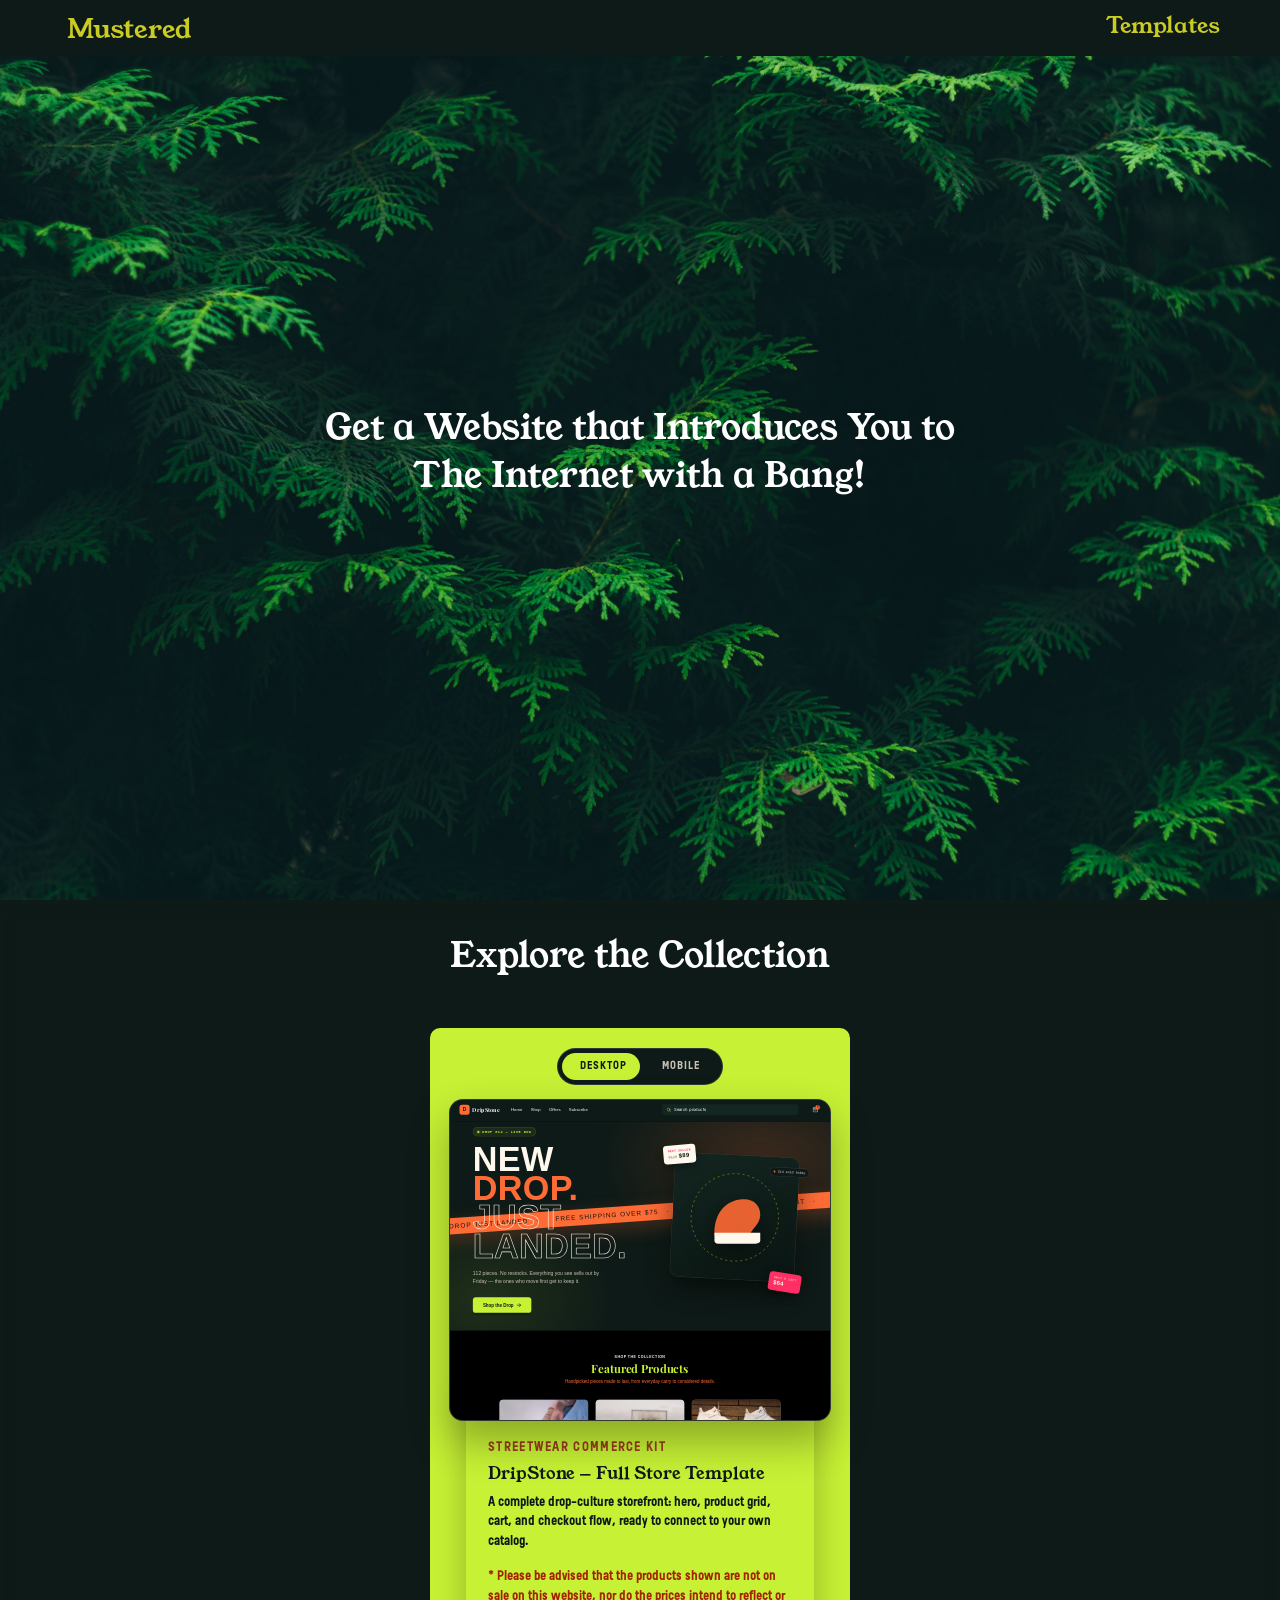
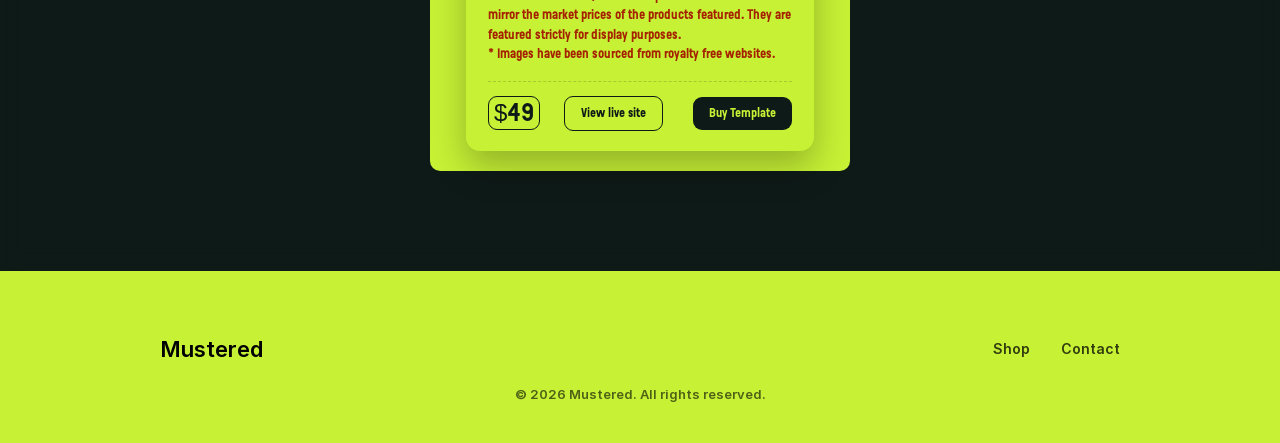
==== index.html @ c293a883 "Mustered" ====
<!DOCTYPE html>
<html lang="en">
<head>
    <meta charset="UTF-8">
    <meta name="viewport" content="width=device-width, initial-scale=1.0">
    <title>Mustered</title>
    <link rel="stylesheet" href="mustered.css">
    <script src="https://cdnjs.cloudflare.com/ajax/libs/gsap/3.12.5/gsap.min.js"></script>
</head>
<body>

<section class="nav-section">
    <div class="logo">
        <a href="#herosection">Mustered</a>
    </div>
    <div class="links">
        <a href="#Collection">Templates</a>
    </div>
</section>

<section class="hero" id="herosection">
    <div class="hero-text">
        <p>
            Get a Website that Introduces You to The Internet with a Bang!
        </p>
    </div>
</section>

<section class="templates" id="Collection">
    <h1 class="template-text">Explore the Collection</h1>
    <div class="template-grid">

        <div class="template-card">

            <div class="viewport-toggle" id="tcToggle" data-view="desktop">
                <div class="pill"></div>
                <button class="active" data-set="desktop">Desktop</button>
                <button data-set="mobile">Mobile</button>
            </div>
            
            <div class="product" id="tcProduct" data-view="desktop">
                <div class="preview-frame" id="tcFrame">
                <!--
                    Local preview path below (works because this file sits next to
                    your copied html/css/javascript folders). On Vercel, change this
                    to your root-relative path, e.g.:
                    src="/templates/dripstone/html/index.html"
                -->
                <iframe id="tcIframe" src="./templates/dripstone/dripstone.html" title="DripStone preview" tabindex="-1"></iframe>
                </div>
            </div>
            
            <div class="desc">
                <p class="desc-eyebrow">Streetwear Commerce Kit</p>
                <h2 class="desc-title">DripStone — Full Store Template</h2>
                <p class="desc-copy">A complete drop-culture storefront: hero, product grid, cart, and checkout flow, ready to connect to your own catalog.</p>
                <p class="desc-warning"> * Please be advised that the products shown are not on sale on this website, nor do the prices intend to reflect or mirror the market prices of the products featured. They are featured strictly for display purposes. <br> * Images have been sourced from royalty free websites.</p>
                <div class="desc-footer">
                <span class="price">$49</span>
                <button class="get-btn" onclick="window.open('./templates/dripstone/dripstone.html','_blank')">View live site</button>
                <a href="https://payhip.com/b/y53rk" class="buy-btn" target="_blank" rel="noopener noreferrer">Buy Template</a>
                </div>
            </div>
        </div>
    </div>
</section>

<section class="footer">
  <div class="footer-top">
    <div class="footer-logo">
      <h1>Mustered</h1>
    </div>
    <nav class="footer-nav">
      <a href="#Collection">Shop</a>
      <a href="mailto:hello@mustered.co">Contact</a>
    </nav>
  </div>
  <div class="footer-inner">
    <p>&copy; 2026 Mustered. All rights reserved.</p>
  </div>
</section>


<script>
(function(){
    const product = document.getElementById('tcProduct');
    const frame   = document.getElementById('tcFrame');
    const iframe  = document.getElementById('tcIframe');
    const toggle  = document.getElementById('tcToggle');
    const REAL_WIDTH   = { desktop: 1280, mobile: 390 };
    // fallback heights ONLY used if same-origin measurement fails
    // (e.g. DripStone hosted on a separate Vercel domain) — tune by eye

    const FIXED_HEIGHT = { mobile: 3100, desktop: 1200 }; // pick a sane desktop fallback

    function applySize(measuredHeight){
        const view = product.dataset.view;
        const w = REAL_WIDTH[view];
        const h = measuredHeight || FIXED_HEIGHT[view] || 800; // hard floor, never undefined
        iframe.style.width  = w + 'px';
        iframe.style.height = h + 'px';
        frame.style.width   = w + 'px';
        frame.style.height  = h + 'px';
        const scale = product.clientWidth / w;
        frame.style.transform = 'scale(' + scale + ')';
    }

    // On browser resize, re-measure instead of reusing the old height
    window.addEventListener('resize', measureAndApply);

    function measureAndApply(){
        const view = product.dataset.view;
        const w = REAL_WIDTH[view];
        iframe.style.width = w + 'px';
        frame.style.width  = w + 'px';

        requestAnimationFrame(() => {
            try{
            const doc = iframe.contentWindow.document;

            const finalize = () => {
                const h = doc.documentElement.scrollHeight;
                applySize(h);
            };

            if(doc.fonts && doc.fonts.ready){
                doc.fonts.ready.then(finalize);
            } else {
                finalize();
            }

            // safety net: catches any late-loading images (hero art, etc.)
            // that finish after the fonts do
            setTimeout(finalize, 400);
            }catch(err){
            applySize(null);
            }
        });
    }

    iframe.addEventListener('load', measureAndApply);
    window.addEventListener('resize', () => applySize(
    parseInt(frame.style.height, 10) || null
    ));

    toggle.querySelectorAll('button').forEach(btn => {
    btn.addEventListener('click', () => {
    const view = btn.dataset.set;
    toggle.dataset.view = view;
    product.dataset.view = view;
    toggle.querySelectorAll('button').forEach(b => b.classList.toggle('active', b === btn));
    product.scrollTop = 0;
    // width change reflows the real page inside the iframe at the new
    // breakpoint — re-measure its new height for that layout
    measureAndApply();
        });
    });

    measureAndApply();
    })();
</script>
     
</body>
</html>
---- mustered.css ----
*{
    margin: 0;
}
body{
    background-color: rgb(14, 26, 23);
    color: white;
    font-family: "YoungSerif-Bold", sans-serif;
}
html{
    scroll-behavior: smooth;
}
@font-face {
  font-family: "YoungSerif-Bold";
  src: url("Fonts/YoungSerif-Bold.otf") format("opentype");
  font-weight: 400;
  font-style: normal;
  font-display: swap;
}
@font-face {
  font-family: "Reglo-Bold";
  src: url("Fonts/Reglo-Bold.otf") format("opentype");
  font-weight: 400;
  font-style: normal;
  font-display: swap;
}
@font-face {
  font-family: "Inter-SemiBold";
  src: url("Fonts/Inter-SemiBold.woff2") format("woff2");
  font-weight: 600;
  font-style: normal;
  font-display: swap;
}
.nav-section{
    display: flex;
    position: fixed;
    box-sizing: border-box;
    top: 0;
    left: 0;
    width: 100%;
    z-index: 1000;
    justify-content: space-between;
    padding: 10px 60px;
    font-family: "YoungSerif-Bold", sans-serif;
    font-size: 25px;
    background: #0E1A17;
}
a{
    text-decoration: none;
    color: rgb(201, 204, 34);
    margin-left: 7px;
}
.logo{
    font-size: 30px;
    color: rgb(201, 204, 34);
}
.hero {
    position: relative;
    height: 100vh;
    overflow: hidden;
    display: flex;
    align-items: center;
    justify-content: center;

    background-image: url('pexels-oleksandr-tiupa-53788-192136.jpg');
    background-size: cover;
    background-position: center;
    background-repeat: no-repeat;
}
.hero-text{
    font-family: "YoungSerif-Bold", sans-serif;
    width: 50%;
    font-size: 40px;
    position: relative;
    z-index: 1;
    text-align: center;
    color: white;
}
.templates {
    position: relative;
    min-height: 100vh;
    padding-bottom: 50px;
    overflow: hidden;
    display: flex;
    flex-direction: column;  
    align-items: center;
    backdrop-filter: blur(10px);
     -webkit-backdrop-filter: blur(10px); 
    scroll-margin: 40px;
}
.template-text{
    font-family: "YoungSerif-Bold", sans-serif;
    width: 50%;
    font-size: 40px;
    position: relative;
    z-index: 1;
    text-align: center;
    top: 30px;
    color: white;
}
.template-grid {
    display: flex;
    width: 90%;
    height: fit-content;
    margin-top: 60px;
    align-items: center;
    justify-content: center;
    padding: 20px;
    padding-bottom: 50px;
}
.template-card{
    width: fit-content;
    height: fit-content;
    border-radius: 10px;
    align-items: center;
    justify-content: center;
    padding: 20px;
}
.desc{
    width: 180px;
    height: 100px;
    background-color: rgb(201, 204, 34);
    padding-top: 40px;
    align-self: center;
    margin: 0 auto; 
    border-radius: 20px;
    padding-top: 40px;
    margin: -40px auto 0;  /* pulls it up under .product, still auto-centered */
    position: relative;
    z-index: 1; 
}




/* ---- scoped tokens (safe to rename/remove if Mustered already
        defines .template-card/.product/.desc elsewhere) ---- */
.template-card{
--tc-bg: #0E1A17;
--tc-line:rgba(255,248,237,0.14);
--tc-lime:#C6F135;
--tc-cream:#FFF8ED;
--tc-cream-dim:#C9C2B3;
--warning-red:#a52100;
width:100%;
max-width:380px;
background-color: var(--tc-lime);
display:flex;
flex-direction:column;
align-items:center;
font-family:'Inter',sans-serif;
}

/* ---- toggle (sits above .product) ---- */
.viewport-toggle{
position:relative;
display:inline-flex;
background:var(--tc-bg);
border:1px solid var(--tc-line);
border-radius:999px;
padding:4px;
margin-bottom:14px;
}
.viewport-toggle .pill{
position:absolute;
top:4px; bottom:4px; left:4px;
width:calc(50% - 4px);
background:var(--tc-lime);
border-radius:999px;
transition:transform 300ms cubic-bezier(.65,0,.35,1);
}
.viewport-toggle[data-view="mobile"] .pill{ transform:translateX(100%); }
.viewport-toggle button{
position:relative;
z-index:1;
border:none;
background:transparent;
font-family:'Reglo-Bold',monospace;
font-size:11px;
letter-spacing:0.08em;
text-transform:uppercase;
padding:8px 18px;
border-radius:999px;
cursor:pointer;
color:var(--tc-cream-dim);
transition:color 300ms ease;
}
.viewport-toggle button.active{ color:var(--tc-bg); font-weight:700; }

/* ---- .product: fixed viewport, scrollable, non-interactive ---- */
.product{
position:relative;
width:100%;
height:320px;
overflow-x:hidden;
overflow-y:auto;
border-radius:14px;
background:var(--tc-bg);
border:1px solid var(--tc-line);
box-shadow:0 20px 40px rgba(0,0,0,0.3);
-webkit-overflow-scrolling:touch;
z-index: 2;
}

.preview-frame{
transform-origin:top left;
pointer-events:none;      /* disables all interaction — visual only */
}
.preview-frame iframe{
display:block;
border:none;
background:var(--tc-bg);
}

/* ---- .desc ---- */
.desc{
width:80%;
height: fit-content;
background:var(--tc-lime);
border-radius:14px;
padding:22px 22px 20px;
margin-top:14px;
box-shadow:0 16px 34px rgba(0,0,0,0.25);
padding-top: 60px;
margin: -40px auto 0;
z-index: 1;
}
.desc-eyebrow{
font-family:'Reglo-Bold',monospace;
font-size:13px;
letter-spacing:0.1em;
text-transform:uppercase;
color:#993C1D;
margin:0 0 8px;
}
.desc-title{
font-family: "YoungSerif-Bold", sans-serif;
font-weight:700;
font-size:19px;
color:var(--tc-bg);
margin:0 0 8px;
line-height:1.2;
}
.desc-copy{
font-size:13px;
line-height:1.5;
color:var(--tc-bg);
margin:0 0 16px;
font-family: "Reglo-Bold", sans-serif;
}
.desc-warning{
font-size:13px;
line-height:1.5;
color:var(--warning-red);
margin:0 0 16px;
font-family: "Reglo-Bold", sans-serif;
}
.desc-footer{
display:flex; 
align-items:center;
justify-content:space-between;
gap:12px;
padding-top:14px;
border-top:1px dashed rgba(14,26,23,0.18);
}
.price{ 
font-family:'Reglo-Bold',sans-serif; 
font-size:24px; 
color:var(--tc-bg); 
border: 1px solid var(--tc-bg);
padding:2px 5px;
border-radius:9px;
}
.get-btn{
font-family:'Reglo-Bold',sans-serif;
font-weight:700;
font-size:12.5px;
background:var(--tc-lime);
color:var(--tc-bg);
border: 1px solid var(--tc-bg);
padding:10px 16px;
border-radius:9px;
cursor:pointer;
}
.buy-btn{
font-family:'Reglo-Bold',sans-serif;
font-weight:700;
font-size:12.5px;
background:var(--tc-bg);
color:var(--tc-lime);
border:none;
padding:10px 16px;
border-radius:9px;
cursor:pointer;
}
@media (prefers-reduced-motion: reduce){
.viewport-toggle .pill{ transition:none; }
}



.footer {
  font-family: "Inter-SemiBold";
  background-color: #C6F135;
  position: relative;
  min-height: 100px;
  overflow: hidden;
  display: flex;
  flex-direction: column;
  align-items: center;
  justify-content: center;
  padding: 48px 24px 24px;
  gap: 24px;
}
.footer-top {
  width: 100%;
  max-width: 960px;
  display: flex;
  flex-direction: row;
  align-items: center;
  justify-content: space-between;
  flex-wrap: wrap;
  gap: 16px;
}
.footer-logo h1 {
  font-size: 22px;
  margin: 0;
  color: black;
}
.footer-nav {
  display: flex;
  gap: 24px;
}
.footer-nav a {
  color: black;
  text-decoration: none;
  font-size: 14px;
  opacity: 0.75;
  transition: opacity 0.15s ease;
}
.footer-nav a:hover {
  opacity: 1;
}
.footer-inner {
  color: black;
  font-size: 13px;
  opacity: 0.6;
}
@media (max-width: 480px) {
  .footer-top {
    flex-direction: column;
    text-align: center;
  }
}

/* =====================================================
   RESPONSIVE
   ===================================================== */
@media (max-width: 900px) {
  .hero-main { grid-template-columns: 1fr; padding-top: 40px; }
  .stage { height: 380px; order: -1; }
  .product-plate { width: 300px; height: 300px; }
  .nav-links { display: none; }

}
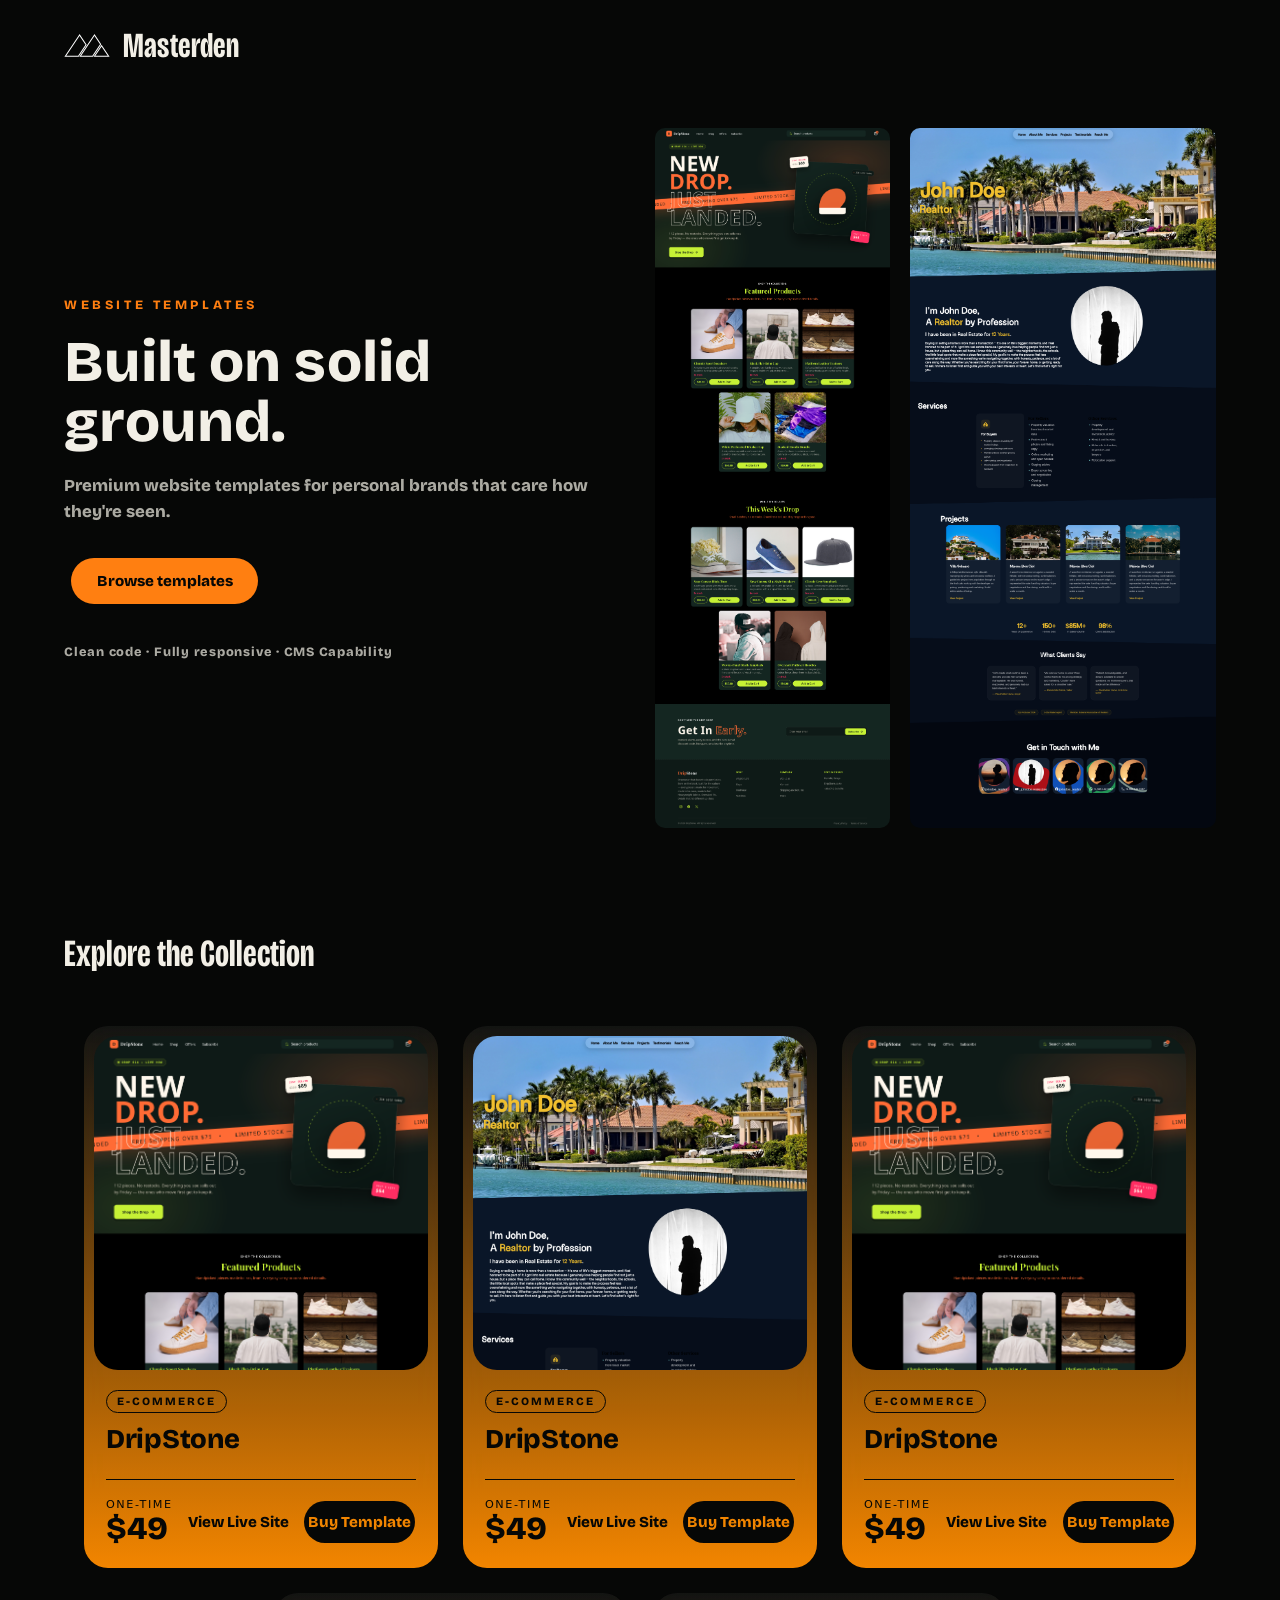
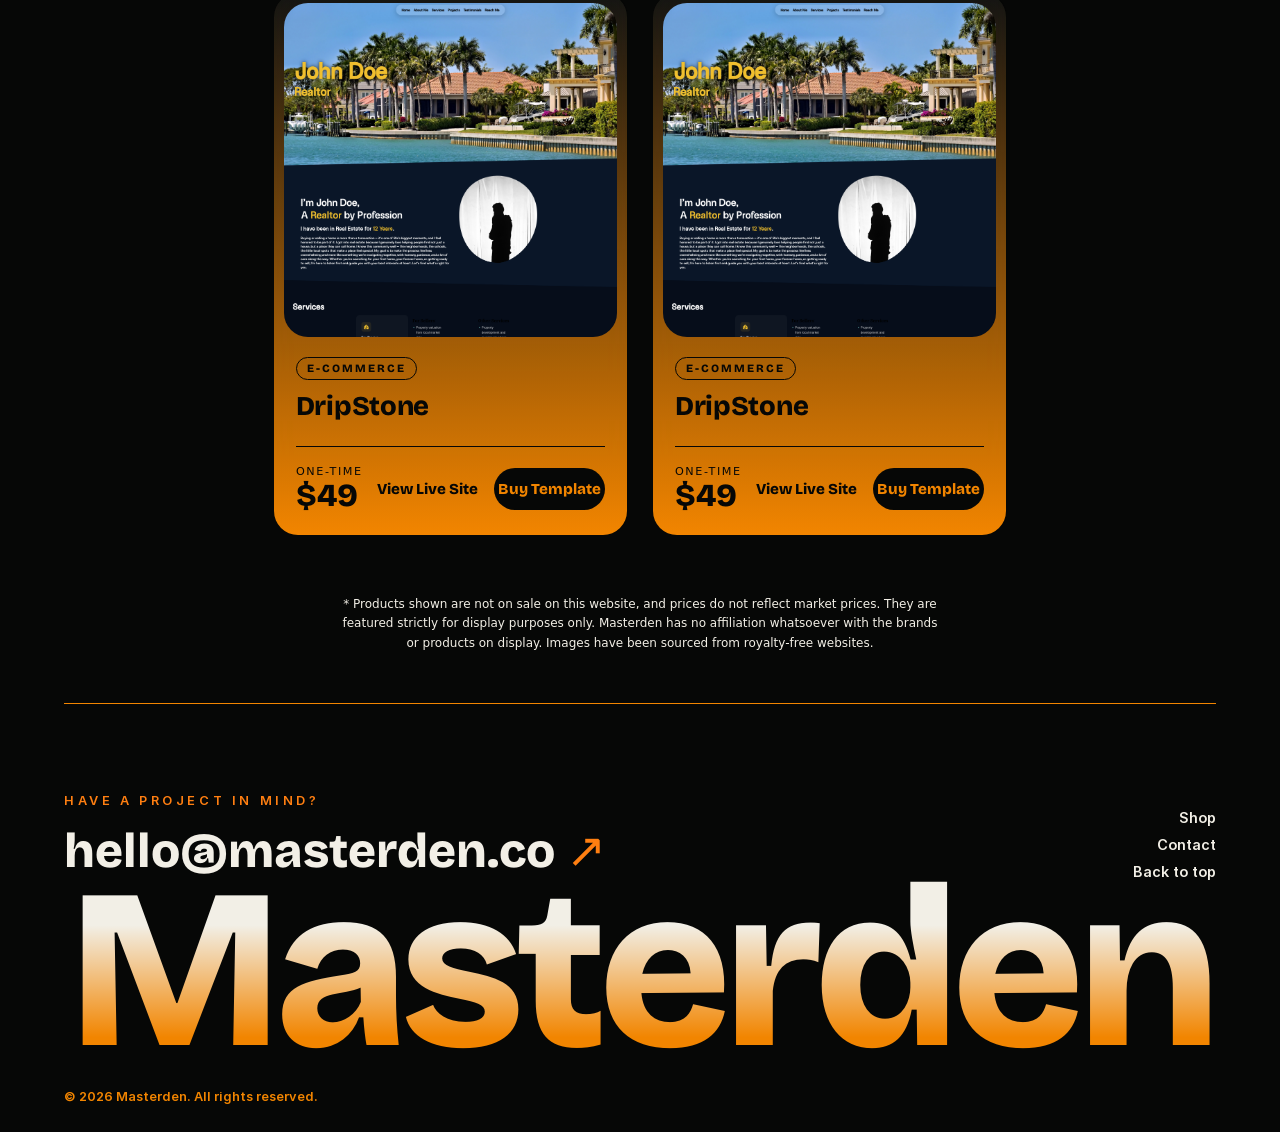
==== commit 3c64e91a: "Masterden" ====
--- a/index.html
+++ b/index.html
@@ -3,82 +3,163 @@
 <head>
     <meta charset="UTF-8">
     <meta name="viewport" content="width=device-width, initial-scale=1.0">
-    <title>Mustered</title>
+    <title>Masterden</title>
     <link rel="stylesheet" href="mustered.css">
     <script src="https://cdnjs.cloudflare.com/ajax/libs/gsap/3.12.5/gsap.min.js"></script>
 </head>
 <body>
 
-<section class="nav-section">
-    <div class="logo">
-        <a href="#herosection">Mustered</a>
-    </div>
-    <div class="links">
-        <a href="#Collection">Templates</a>
-    </div>
-</section>
 
 <section class="hero" id="herosection">
-    <div class="hero-text">
-        <p>
-            Get a Website that Introduces You to The Internet with a Bang!
-        </p>
+    <p> <img src="./assets/Masterdom-logo.svg" alt=""> Masterden</p>
+
+    <div class="hero-content">
+        <div class="hero-text">
+            <p class="eyebrow">Website templates</p>
+            <h1>Built on solid ground.</h1>
+            <p class="subhead">Premium website templates for personal brands that care how they're seen.</p>
+
+            <div class="hero-actions">
+            <a href="#Collection" class="btn-primary">Browse templates</a>
+            </div>
+
+            <p class="trust">Clean code · Fully responsive · CMS Capability</p>
+        </div>
+
+        <div class="hero-image">
+            <img src="./assets/website-images/canva.png" alt="Preview of a Masterdom website template">
+            <img src="./assets/website-images/Screenshot 2026-09-25 at 13-51-27 Document.png" alt="Preview of a Masterdom website template">
+        </div>
     </div>
 </section>
 
 <section class="templates" id="Collection">
     <h1 class="template-text">Explore the Collection</h1>
+
     <div class="template-grid">
-
-        <div class="template-card">
-
-            <div class="viewport-toggle" id="tcToggle" data-view="desktop">
-                <div class="pill"></div>
-                <button class="active" data-set="desktop">Desktop</button>
-                <button data-set="mobile">Mobile</button>
-            </div>
-            
-            <div class="product" id="tcProduct" data-view="desktop">
-                <div class="preview-frame" id="tcFrame">
-                <!--
-                    Local preview path below (works because this file sits next to
-                    your copied html/css/javascript folders). On Vercel, change this
-                    to your root-relative path, e.g.:
-                    src="/templates/dripstone/html/index.html"
-                -->
-                <iframe id="tcIframe" src="./templates/dripstone/dripstone.html" title="DripStone preview" tabindex="-1"></iframe>
-                </div>
-            </div>
-            
-            <div class="desc">
-                <p class="desc-eyebrow">Streetwear Commerce Kit</p>
-                <h2 class="desc-title">DripStone — Full Store Template</h2>
-                <p class="desc-copy">A complete drop-culture storefront: hero, product grid, cart, and checkout flow, ready to connect to your own catalog.</p>
-                <p class="desc-warning"> * Please be advised that the products shown are not on sale on this website, nor do the prices intend to reflect or mirror the market prices of the products featured. They are featured strictly for display purposes. <br> * Images have been sourced from royalty free websites.</p>
-                <div class="desc-footer">
-                <span class="price">$49</span>
-                <button class="get-btn" onclick="window.open('./templates/dripstone/dripstone.html','_blank')">View live site</button>
-                <a href="https://payhip.com/b/y53rk" class="buy-btn" target="_blank" rel="noopener noreferrer">Buy Template</a>
-                </div>
-            </div>
-        </div>
+        <article class="template-card">
+            <div class="img-container">
+                <img class="product-img" src="./assets/website-images/canva.png" alt="DripStone template preview">
+            </div>
+            <div class="desc">
+                <span class="tag">E-commerce</span>
+                <h3 class="card-title">DripStone</h3>
+
+                <div class="price-and-CTA">
+                    <div class="price">
+                        <span class="price-label">One-time</span>
+                        <p>$49</p>
+                    </div>
+                    <a href="https://your-demo-link.com" target="_blank" rel="noopener" class="live-btn">View Live Site</a>
+                    <a href="" class="CTA-button">Buy Template</a>
+                </div>
+                
+            </div>
+        </article>
+
+       <article class="template-card">
+            <div class="img-container">
+                <img class="product-img" src="./assets/website-images/Screenshot 2026-09-25 at 13-51-27 Document.png" alt="DripStone template preview">
+            </div>
+            <div class="desc">
+                <span class="tag">E-commerce</span>
+                <h3 class="card-title">DripStone</h3>
+
+                <div class="price-and-CTA">
+                    <div class="price">
+                        <span class="price-label">One-time</span>
+                        <p>$49</p>
+                    </div>
+                    <a href="https://your-demo-link.com" target="_blank" rel="noopener" class="live-btn">View Live Site</a>
+                    <a href="" class="CTA-button">Buy Template</a>
+                </div>
+                
+            </div>
+        </article>
+        
+        <article class="template-card">
+            <div class="img-container">
+                <img class="product-img" src="./assets/website-images/canva.png" alt="DripStone template preview">
+            </div>
+            <div class="desc">
+                <span class="tag">E-commerce</span>
+                <h3 class="card-title">DripStone</h3>
+
+                <div class="price-and-CTA">
+                    <div class="price">
+                        <span class="price-label">One-time</span>
+                        <p>$49</p>
+                    </div>
+                    <a href="https://your-demo-link.com" target="_blank" rel="noopener" class="live-btn">View Live Site</a>
+                    <a href="" class="CTA-button">Buy Template</a>
+                </div>
+                
+            </div>
+        </article>
+
+        <article class="template-card">
+            <div class="img-container">
+                <img class="product-img" src="./assets/website-images/Screenshot 2026-09-25 at 13-51-27 Document.png" alt="DripStone template preview">
+            </div>
+            <div class="desc">
+                <span class="tag">E-commerce</span>
+                <h3 class="card-title">DripStone</h3>
+
+                <div class="price-and-CTA">
+                    <div class="price">
+                        <span class="price-label">One-time</span>
+                        <p>$49</p>
+                    </div>
+                    <a href="https://your-demo-link.com" target="_blank" rel="noopener" class="live-btn">View Live Site</a>
+                    <a href="" class="CTA-button">Buy Template</a>
+                </div>
+                
+            </div>
+        </article>
+
+        <article class="template-card">
+            <div class="img-container">
+                <img class="product-img" src="./assets/website-images/Screenshot 2026-09-25 at 13-51-27 Document.png" alt="DripStone template preview">
+            </div>
+            <div class="desc">
+                <span class="tag">E-commerce</span>
+                <h3 class="card-title">DripStone</h3>
+
+                <div class="price-and-CTA">
+                    <div class="price">
+                        <span class="price-label">One-time</span>
+                        <p>$49</p>
+                    </div>
+                    <a href="https://your-demo-link.com" target="_blank" rel="noopener" class="live-btn">View Live Site</a>
+                    <a href="" class="CTA-button">Buy Template</a>
+                </div>
+                
+            </div>
+        </article>
+    </div>
+
+    <div class="disclaimer">
+        <p>* Products shown are not on sale on this website, and prices do not reflect market prices. They are featured strictly for display purposes only. Masterden has no affiliation whatsoever with the brands or products on display. Images have been sourced from royalty-free websites.</p>
     </div>
 </section>
 
-<section class="footer">
+<footer class="footer">
   <div class="footer-top">
-    <div class="footer-logo">
-      <h1>Mustered</h1>
+    <div class="footer-cta">
+      <p class="footer-label">Have a project in mind?</p>
+      <a href="mailto:hello@masterden.co" class="footer-mail">hello@masterden.co <span>↗</span></a>
     </div>
     <nav class="footer-nav">
       <a href="#Collection">Shop</a>
-      <a href="mailto:hello@mustered.co">Contact</a>
+      <a href="mailto:hello@masterden.co">Contact</a>
+      <a href="#herosection">Back to top </a>
     </nav>
   </div>
-  <div class="footer-inner">
-    <p>&copy; 2026 Mustered. All rights reserved.</p>
-  </div>
-</section>
+
+  <p class="footer-wordmark" aria-hidden="true">Masterden</p>
+
+  <p class="footer-legal">&copy; 2026 Masterden. All rights reserved.</p>
+</footer>
 
 
 <script>
@@ -104,6 +185,7 @@
         const scale = product.clientWidth / w;
         frame.style.transform = 'scale(' + scale + ')';
     }
+
 
     // On browser resize, re-measure instead of reusing the old height
     window.addEventListener('resize', measureAndApply);
@@ -159,6 +241,29 @@
     measureAndApply();
     })();
 </script>
+
+
+<script>
+    /* ---- footer wordmark -----*/
+(function () {
+  const footer = document.querySelector('.footer');
+  const wm = footer.querySelector('.footer-wordmark');
+
+  function fitWordmark() {
+    const cs = getComputedStyle(footer);
+    const available =
+      footer.clientWidth - parseFloat(cs.paddingLeft) - parseFloat(cs.paddingRight);
+
+    wm.style.fontSize = '100px';                        // measure at a known size
+    const natural = wm.getBoundingClientRect().width;
+    wm.style.fontSize = Math.min(100 * available / natural, 320) + 'px'
+  }
+
+  fitWordmark();
+  document.fonts.ready.then(fitWordmark);               // re-fit once your custom font has loaded
+  window.addEventListener('resize', fitWordmark);
+})();
+</script>
      
 </body>
 </html>
--- a/mustered.css
+++ b/mustered.css
@@ -1,17 +1,37 @@
 *{
-    margin: 0;
+  margin: 0;
+  box-sizing: border-box;
+}
+:root {
+  --bg: #060706;
+  --text: #F2EFE6;
+  --accent: #FF7F11;
+  --accent-hover: #F28500;
+  --link: #2092E9;
+  --gutter: clamp(20px, 5vw, 96px);
+  --max: 1800px;
 }
 body{
-    background-color: rgb(14, 26, 23);
-    color: white;
-    font-family: "YoungSerif-Bold", sans-serif;
+  background-color: var(--bg);
 }
 html{
-    scroll-behavior: smooth;
-}
+  scroll-behavior: smooth;
+  font-size: clamp(16px, 0.6vw + 7px, 22px);
+}
+
+
+
+
 @font-face {
-  font-family: "YoungSerif-Bold";
-  src: url("Fonts/YoungSerif-Bold.otf") format("opentype");
+  font-family: "BricolageGrotesque-ExtraBold";
+  src: url("Fonts/BricolageGrotesque-ExtraBold.otf") format("opentype");
+  font-weight: 400;
+  font-style: normal;
+  font-display: swap;
+}
+@font-face {
+  font-family: "BricolageGrotesque - Condensed-Semibold";
+  src: url("Fonts/BricolageGrotesque96ptCondensed-SemiBold.otf") format("opentype");
   font-weight: 400;
   font-style: normal;
   font-display: swap;
@@ -30,326 +50,466 @@
   font-style: normal;
   font-display: swap;
 }
-.nav-section{
-    display: flex;
-    position: fixed;
-    box-sizing: border-box;
-    top: 0;
-    left: 0;
-    width: 100%;
-    z-index: 1000;
-    justify-content: space-between;
-    padding: 10px 60px;
-    font-family: "YoungSerif-Bold", sans-serif;
-    font-size: 25px;
-    background: #0E1A17;
+
+
+
+
+.hero {
+  min-height: 100vh;
+  min-height: 100dvh;   /* more accurate on phones; browsers that don't support it use the line above */
+  position: relative;      /* add */
+  overflow: hidden;        /* add */
+  background-color: var(--bg);
+}
+.hero-content {
+  width: 100%;                 /* the missing line */
+  flex: 1;                     /* fills the space under the logo */
+  min-height: 0;
+  display: grid;
+  grid-template-columns: minmax(0, 1fr) auto;
+  align-items: center;
+  gap: clamp(2rem, 4vw, 6rem);
+  max-width: var(--max);
+  margin: 0 auto;
+  padding: 40px var(--gutter) 3rem;   /* 40px top, since the logo now sits above */
+  color: var(--text);
+  position: relative;
+  z-index: 1;                 /* keeps the text and image above the lines */
+}
+/* ---------- text column ---------- */
+.hero-text {
+  text-align: left;               /* cancels the inherited centering */
+  max-width: clamp(34rem, 38vw, 60rem);
+}
+.hero > p {
+  max-width: var(--max);
+  padding: 28px var(--gutter) 0;
+  font-size: clamp(2.2rem, 2.2vw, 3.2rem);
+}
+.hero-text p,
+.hero-text h1 {
+  margin: 0; 
+  font-family: "BricolageGrotesque-ExtraBold", sans-serif;
+}
+.eyebrow {
+  font-size: clamp(0.8rem, 0.9vw, 1.1rem);
+  text-transform: uppercase;
+  letter-spacing: 0.28em;
+  color: var(--accent);
+  margin-bottom: 1.25rem !important;
+  font-family: "BricolageGrotesque-ExtraBold", sans-serif;
+}
+.hero-text h1 {
+  font-size: clamp(2.4rem, 4.5vw, 5.5rem);
+  font-family: "BricolageGrotesque-ExtraBold", sans-serif;
+  line-height: 1.05;
+  font-weight: 600;
+  margin-bottom: 1.25rem !important;
+}
+.subhead {
+  font-size: clamp(1.05rem, 1.3vw, 1.6rem); 
+  line-height: 1.6;
+  color: rgba(242, 239, 230, 0.7);
+  margin-bottom: 2rem !important;
+  font-family: "BricolageGrotesque-ExtraBold", sans-serif;
+}
+.hero-actions {
+  display: flex;
+  align-items: center;
+  flex-wrap: wrap;
+  gap: 1.75rem;
+  font-family: "BricolageGrotesque-ExtraBold", sans-serif;
+  margin-bottom: 2.5rem;
+}
+.btn-primary {
+  background: var(--accent);
+  color: var(--bg);
+  padding: 0.85rem 1.6rem;
+  border-radius: 999px;
+  font-size: clamp(0.95rem, 1.1vw, 1.3rem);
+  font-weight: 600;
+  text-decoration: none;
+  transition: background 0.15s ease;
+}
+.btn-primary:hover {
+  color: var(--text);
+  transition: 0.2s ease;
+}
+.btn-link {
+  color: var(--text);
+  font-size: clamp(0.95rem, 1.1vw, 1.3rem);
+  text-decoration: none;
+  padding-bottom: 2px;
+  transition: color 0.15s ease;
+}
+.btn-link:hover {
+  color: var(--accent-hover);
+}
+.trust {
+  font-size: clamp(0.8rem, 0.9vw, 1.1rem);
+  letter-spacing: 0.06em;
+  color: rgba(242, 239, 230, 0.7);   
+}
+/* ---------- image column ---------- */
+.hero-image {          
+  overflow: hidden;
+  display: flex;              /* puts the images side by side */
+  align-items: flex-start;
+  gap: 1.25rem;               /* space between the two images */
+  height: calc(100vh - 150px);
+}
+.hero-image img {
+  height: 100%;
+  width: auto;                /* each image keeps its own proportions */
+  flex-shrink: 0;
+  object-fit: contain;
+  border-radius: 10px;
 }
 a{
-    text-decoration: none;
-    color: rgb(201, 204, 34);
-    margin-left: 7px;
-}
-.logo{
-    font-size: 30px;
-    color: rgb(201, 204, 34);
-}
+  text-decoration: none;
+  margin-left: 7px;
+}
+/* the logo + wordmark, now part of the page flow */
+.hero > p {
+  position: relative;
+  z-index: 1;                          /* stays above the background lines */
+  display: flex;
+  align-items: baseline;
+  gap: 0.35em;
+  width: 100%;
+  max-width: var(--max);                 /* same cap as .hero-content */
+  margin: 0 auto;                        /* same centring */
+  padding: 28px var(--gutter) 0;               /* same 60px side padding as .hero-content */
+  font-family: "BricolageGrotesque - Condensed-Semibold", sans-serif;
+  font-size: 2.2rem;
+  line-height: 1;
+  letter-spacing: 0.01em;
+  color: var(--text);
+}
+.hero > p img {
+  height: 0.7em;           /* fallback for older browsers */
+  height: 1cap;            /* exactly the height of the capital letters */
+  width: auto;
+}
+/* stack the logo above the hero content without pushing the hero past one screen */
 .hero {
-    position: relative;
-    height: 100vh;
-    overflow: hidden;
-    display: flex;
-    align-items: center;
-    justify-content: center;
-
-    background-image: url('pexels-oleksandr-tiupa-53788-192136.jpg');
-    background-size: cover;
-    background-position: center;
-    background-repeat: no-repeat;
-}
-.hero-text{
-    font-family: "YoungSerif-Bold", sans-serif;
-    width: 50%;
-    font-size: 40px;
-    position: relative;
-    z-index: 1;
-    text-align: center;
-    color: white;
-}
+  display: flex;
+  flex-direction: column;
+}
+.hero-content {
+  flex: 1;
+  min-height: 0;
+  padding-top: 40px;
+}
+.hero-image {
+  height: calc(100dvh - 200px);
+}
+@media (max-width: 600px) {
+  .hero > p {
+    padding: 20px 24px 0;
+    font-size: 1.8rem;
+  }
+}
+
+
+
 .templates {
-    position: relative;
-    min-height: 100vh;
-    padding-bottom: 50px;
-    overflow: hidden;
-    display: flex;
-    flex-direction: column;  
-    align-items: center;
-    backdrop-filter: blur(10px);
-     -webkit-backdrop-filter: blur(10px); 
-    scroll-margin: 40px;
-}
-.template-text{
-    font-family: "YoungSerif-Bold", sans-serif;
-    width: 50%;
-    font-size: 40px;
-    position: relative;
-    z-index: 1;
-    text-align: center;
-    top: 30px;
-    color: white;
+  position: relative;
+  min-height: 100vh;
+  padding-bottom: 50px;
+  overflow: hidden;
+  display: flex;
+  flex-direction: column;  
+  align-items: center;
+}
+.template-text {
+  font-family: "BricolageGrotesque - Condensed-Semibold", sans-serif;
+  width: min(100% - 2 * var(--gutter), var(--max));
+  font-size: clamp(2rem, 3vw, 3.5rem); 
+  position: relative;
+  z-index: 1;
+  text-align: start;
+  top: 30px;
+  color: var(--text);
 }
 .template-grid {
-    display: flex;
-    width: 90%;
-    height: fit-content;
-    margin-top: 60px;
-    align-items: center;
-    justify-content: center;
-    padding: 20px;
-    padding-bottom: 50px;
-}
-.template-card{
-    width: fit-content;
-    height: fit-content;
-    border-radius: 10px;
-    align-items: center;
-    justify-content: center;
-    padding: 20px;
-}
-.desc{
-    width: 180px;
-    height: 100px;
-    background-color: rgb(201, 204, 34);
-    padding-top: 40px;
-    align-self: center;
-    margin: 0 auto; 
-    border-radius: 20px;
-    padding-top: 40px;
-    margin: -40px auto 0;  /* pulls it up under .product, still auto-centered */
-    position: relative;
-    z-index: 1; 
-}
-
-
-
-
-/* ---- scoped tokens (safe to rename/remove if Mustered already
-        defines .template-card/.product/.desc elsewhere) ---- */
-.template-card{
---tc-bg: #0E1A17;
---tc-line:rgba(255,248,237,0.14);
---tc-lime:#C6F135;
---tc-cream:#FFF8ED;
---tc-cream-dim:#C9C2B3;
---warning-red:#a52100;
-width:100%;
-max-width:380px;
-background-color: var(--tc-lime);
-display:flex;
-flex-direction:column;
-align-items:center;
-font-family:'Inter',sans-serif;
-}
-
-/* ---- toggle (sits above .product) ---- */
-.viewport-toggle{
-position:relative;
-display:inline-flex;
-background:var(--tc-bg);
-border:1px solid var(--tc-line);
-border-radius:999px;
-padding:4px;
-margin-bottom:14px;
-}
-.viewport-toggle .pill{
-position:absolute;
-top:4px; bottom:4px; left:4px;
-width:calc(50% - 4px);
-background:var(--tc-lime);
-border-radius:999px;
-transition:transform 300ms cubic-bezier(.65,0,.35,1);
-}
-.viewport-toggle[data-view="mobile"] .pill{ transform:translateX(100%); }
-.viewport-toggle button{
-position:relative;
-z-index:1;
-border:none;
-background:transparent;
-font-family:'Reglo-Bold',monospace;
-font-size:11px;
-letter-spacing:0.08em;
-text-transform:uppercase;
-padding:8px 18px;
-border-radius:999px;
-cursor:pointer;
-color:var(--tc-cream-dim);
-transition:color 300ms ease;
-}
-.viewport-toggle button.active{ color:var(--tc-bg); font-weight:700; }
-
-/* ---- .product: fixed viewport, scrollable, non-interactive ---- */
-.product{
-position:relative;
-width:100%;
-height:320px;
-overflow-x:hidden;
-overflow-y:auto;
-border-radius:14px;
-background:var(--tc-bg);
-border:1px solid var(--tc-line);
-box-shadow:0 20px 40px rgba(0,0,0,0.3);
--webkit-overflow-scrolling:touch;
-z-index: 2;
-}
-
-.preview-frame{
-transform-origin:top left;
-pointer-events:none;      /* disables all interaction — visual only */
-}
-.preview-frame iframe{
-display:block;
-border:none;
-background:var(--tc-bg);
-}
-
-/* ---- .desc ---- */
-.desc{
-width:80%;
-height: fit-content;
-background:var(--tc-lime);
-border-radius:14px;
-padding:22px 22px 20px;
-margin-top:14px;
-box-shadow:0 16px 34px rgba(0,0,0,0.25);
-padding-top: 60px;
-margin: -40px auto 0;
-z-index: 1;
-}
-.desc-eyebrow{
-font-family:'Reglo-Bold',monospace;
-font-size:13px;
-letter-spacing:0.1em;
-text-transform:uppercase;
-color:#993C1D;
-margin:0 0 8px;
-}
-.desc-title{
-font-family: "YoungSerif-Bold", sans-serif;
-font-weight:700;
-font-size:19px;
-color:var(--tc-bg);
-margin:0 0 8px;
-line-height:1.2;
-}
-.desc-copy{
-font-size:13px;
-line-height:1.5;
-color:var(--tc-bg);
-margin:0 0 16px;
-font-family: "Reglo-Bold", sans-serif;
-}
-.desc-warning{
-font-size:13px;
-line-height:1.5;
-color:var(--warning-red);
-margin:0 0 16px;
-font-family: "Reglo-Bold", sans-serif;
-}
-.desc-footer{
-display:flex; 
-align-items:center;
-justify-content:space-between;
-gap:12px;
-padding-top:14px;
-border-top:1px dashed rgba(14,26,23,0.18);
-}
-.price{ 
-font-family:'Reglo-Bold',sans-serif; 
-font-size:24px; 
-color:var(--tc-bg); 
-border: 1px solid var(--tc-bg);
-padding:2px 5px;
-border-radius:9px;
-}
-.get-btn{
-font-family:'Reglo-Bold',sans-serif;
-font-weight:700;
-font-size:12.5px;
-background:var(--tc-lime);
-color:var(--tc-bg);
-border: 1px solid var(--tc-bg);
-padding:10px 16px;
-border-radius:9px;
-cursor:pointer;
-}
-.buy-btn{
-font-family:'Reglo-Bold',sans-serif;
-font-weight:700;
-font-size:12.5px;
-background:var(--tc-bg);
-color:var(--tc-lime);
-border:none;
-padding:10px 16px;
-border-radius:9px;
-cursor:pointer;
-}
-@media (prefers-reduced-motion: reduce){
-.viewport-toggle .pill{ transition:none; }
-}
-
-
-
-.footer {
-  font-family: "Inter-SemiBold";
-  background-color: #C6F135;
-  position: relative;
-  min-height: 100px;
-  overflow: hidden;
+  --cols: 3;
+  --gap: clamp(20px, 2vw, 40px);
+  display: flex;
+  flex-wrap: wrap;
+  justify-content: center;
+  gap: var(--gap);
+  width: min(100% - 2 * var(--gutter), var(--max));
+  margin-top: 60px;
+  padding: 20px 20px 50px;
+}
+.template-card {
   display: flex;
   flex-direction: column;
+  flex: 0 0 auto;
+  width: calc((100% - (var(--cols) - 1) * var(--gap)) / var(--cols));
+  max-width: 100%;  
+  padding: 10px;
+  border-radius: 24px;
+  background: linear-gradient(180deg, rgba(242, 239, 230, 0.06), rgba(242, 133, 0, 1));
+  -webkit-backdrop-filter: blur(14px) saturate(90%);
+  backdrop-filter: blur(14px) saturate(90%);
+  transition: transform 0.3s ease, border-color 0.3s ease, box-shadow 0.3s ease;
+}
+.desc {
+  display: flex;
+  flex-direction: column;
+  align-items: flex-start;
+  gap: 10px;
+  padding: 20px 12px 12px;
+}
+.tag {
+  font-family: "BricolageGrotesque-ExtraBold", sans-serif;
+  font-size: 0.7rem;
+  letter-spacing: 0.18em;
+  text-transform: uppercase;
+  color: var(--bg);
+  border: 1px solid var(--bg);
+  padding: 4px 10px;
+  border-radius: 999px;
+}
+.card-title {
+  font-family: "BricolageGrotesque-ExtraBold", sans-serif;
+  font-size: 1.7rem;
+  font-weight: 600;
+  letter-spacing: -0.01em;
+  color: var(--bg);
+}
+.card-text {
+  font-family: system-ui, -apple-system, "Segoe UI", sans-serif;
+  font-size: 0.95rem;
+  line-height: 1.6;
+  color: var(--bg);
+}
+.price-and-CTA {
+  display: flex;
+  align-items: center;
+  gap: 10px;
+  width: 100%;
+  margin-top: 14px;
+  padding-top: 18px;
+  border-top: 1px solid var(--bg);
+}
+.price-and-CTA > * {
+  flex: 1 1 0;
+  min-width: 0;
+  container-type: inline-size;
+}
+.CTA-button,
+.live-btn {
+  justify-content: center;
+  text-align: center;
+  margin-left: 0;
+  white-space: nowrap;
+  font-size: clamp(0.6rem, 2.9cqw, 0.95rem);
+  padding: 0.7rem 0.5rem; 
+}
+.price-label {
+  display: block;
+  white-space: nowrap; 
+  font-family: system-ui, sans-serif;
+  font-size: 0.7rem;
+  letter-spacing: 0.14em;
+  text-transform: uppercase;
+  color: var(--bg);
+}
+.price p {
+  font-family: "BricolageGrotesque-ExtraBold", sans-serif;
+  font-size: 2rem;
+  line-height: 1.1;
+  color: var(--bg);
+}
+.CTA-button {
+  display: inline-flex;
+  align-items: center;
+  gap: 8px;
+  margin-left: 0;
+  padding: 0.75rem 1.4rem;
+  border-radius: 999px;
+  background: var(--bg);
+  color: var(--accent-hover);
+  font-family: "BricolageGrotesque-ExtraBold", sans-serif;
+  font-size: 0.95rem;
+  text-decoration: none;
+  transition: background 0.2s ease;
+}
+.CTA-button:hover {
+  color: var(--text);
+  transition: 0.2s ease;
+}
+.CTA-button:hover::after {
+  transform: translateX(4px);
+}
+.live-btn {
+  display: inline-flex;
   align-items: center;
   justify-content: center;
-  padding: 48px 24px 24px;
-  gap: 24px;
+  gap: 8px;
+  width: 100%;
+  margin-left: 0;                       /* cancels your global a { margin-left: 7px } */
+  padding: 0.75rem 1.4rem;
+  border-radius: 999px;
+  color: var(--bg);
+  font-family: "BricolageGrotesque-ExtraBold", sans-serif;
+  font-size: 0.95rem;
+  text-decoration: none;
+}
+.live-btn:hover {
+  color: var(--text);
+}
+.live-btn:hover::after {
+  transform: translate(2px, -2px);
+}
+.disclaimer {
+  max-width: 640px;
+  margin: 10px auto 0;
+  padding: 0 20px;
+  text-align: center;
+}
+.disclaimer p {
+  font-family: system-ui, sans-serif;
+  font-size: 0.75rem;
+  line-height: 1.6;
+  color: var(--text);
+}
+.img-container {
+  aspect-ratio: 4 / 4;
+  overflow: hidden;
+  border-radius: 24px;
+}
+.product-img {
+  display: block;
+  width: 100%;
+  height: 100%;
+  object-fit: cover;
+  object-position: 50% 0%;
+  animation: preview-scroll 38s linear infinite;   /* no more "alternate" */
+  animation-play-state: paused;
+}
+.img-container:hover .product-img {
+  animation-play-state: running;
+}
+@keyframes preview-scroll {
+  0%       { object-position: 50% 0%; }     /* top: starts scrolling immediately */
+  39.474%  { object-position: 50% 100%; }   /* scrolls down over 15s */
+  50%      { object-position: 50% 100%; }   /* holds at the bottom for 4s */
+  89.474%  { object-position: 50% 0%; }     /* scrolls back up over 15s */
+  100%     { object-position: 50% 0%; }     /* holds at the top for 4s, then loops */
+}
+@media (prefers-reduced-motion: reduce) {
+  .product-img { animation: none; }
+}
+@media (max-width: 1024px) {
+  .template-grid { --cols: 2; }
+}
+@media (max-width: 640px) {
+  .template-grid { --cols: 1; }
+}
+
+
+
+
+.footer {
+  position: relative;
+  overflow: hidden;
+  padding: 90px var(--gutter) 28px;
+  background: var(--bg);
+  font-family: "Inter-SemiBold", system-ui, sans-serif;
+}
+.footer::before {
+  content: "";
+  position: absolute;
+  top: 0;
+  left: 5%;                              /* (100% - 90%) / 2, which centres it */
+  width: 90%;
+  height: 1px;
+  background: rgba(242, 133, 0, 1);      /* same colour as your old border */
 }
 .footer-top {
-  width: 100%;
-  max-width: 960px;
-  display: flex;
-  flex-direction: row;
-  align-items: center;
+  display: flex;
   justify-content: space-between;
+  align-items: flex-end;
+  gap: 40px;
   flex-wrap: wrap;
-  gap: 16px;
-}
-.footer-logo h1 {
-  font-size: 22px;
-  margin: 0;
-  color: black;
+  max-width: var(--max);
+  margin: 0 auto;
+}
+.footer-label {
+  font-size: 0.8rem;
+  letter-spacing: 0.28em;
+  text-transform: uppercase;
+  color: var(--accent);
+  margin-bottom: 14px;
+}
+.footer-mail {
+  margin-left: 0;                       /* cancels your global a { margin-left: 7px } */
+  font-family: "BricolageGrotesque-ExtraBold", sans-serif;
+  font-size: clamp(1.6rem, 4vw, 3rem);
+  color: var(--text);
+  text-decoration: none;
+  border-bottom: 2px solid transparent;
+  transition: color 0.2s ease, border-color 0.2s ease;
+}
+.footer-mail span {
+  display: inline-block;
+  color: var(--accent);
+  transition: transform 0.2s ease;
+}
+.footer-mail:hover {
+  color: var(--accent);
+  border-color: var(--accent);
+}
+.footer-mail:hover span {
+  transform: translate(3px, -3px);
 }
 .footer-nav {
   display: flex;
-  gap: 24px;
+  flex-direction: column;
+  align-items: flex-end;
+  gap: 10px;
 }
 .footer-nav a {
-  color: black;
-  text-decoration: none;
-  font-size: 14px;
-  opacity: 0.75;
-  transition: opacity 0.15s ease;
+  margin-left: 0;
+  font-size: 0.9rem;
+  color: var(--text);
+  text-decoration: none;
+  transition: color 0.2s ease;
 }
 .footer-nav a:hover {
-  opacity: 1;
-}
-.footer-inner {
-  color: black;
-  font-size: 13px;
-  opacity: 0.6;
-}
-@media (max-width: 480px) {
-  .footer-top {
-    flex-direction: column;
-    text-align: center;
-  }
+  color: var(--accent);
+}
+/* the big statement */
+.footer-wordmark {
+  margin: 0 auto;
+  pointer-events: none; 
+  width: max-content;
+  text-align: center;
+  white-space: nowrap;
+  font-family: "BricolageGrotesque-ExtraBold", sans-serif;
+  font-size: 15vw;                      /* scales with the screen width */
+  line-height: 0.8;
+  letter-spacing: -0.04em;
+  background: linear-gradient(180deg, var(--text) 25%, rgba(242, 133, 0, 1) 87%);
+  -webkit-background-clip: text;
+  background-clip: text;
+  color: transparent;
+  -webkit-user-select: none;
+  user-select: none;
+}
+.footer-legal {
+  max-width: var(--max);
+  margin: 28px auto 0;
+  font-size: 0.8rem;
+  color: rgba(242, 133, 0, 1);
+}
+@media (max-width: 700px) {
+  .footer { padding: 60px 24px 24px; }
+  .footer-nav { align-items: flex-end; }
 }
 
 /* =====================================================
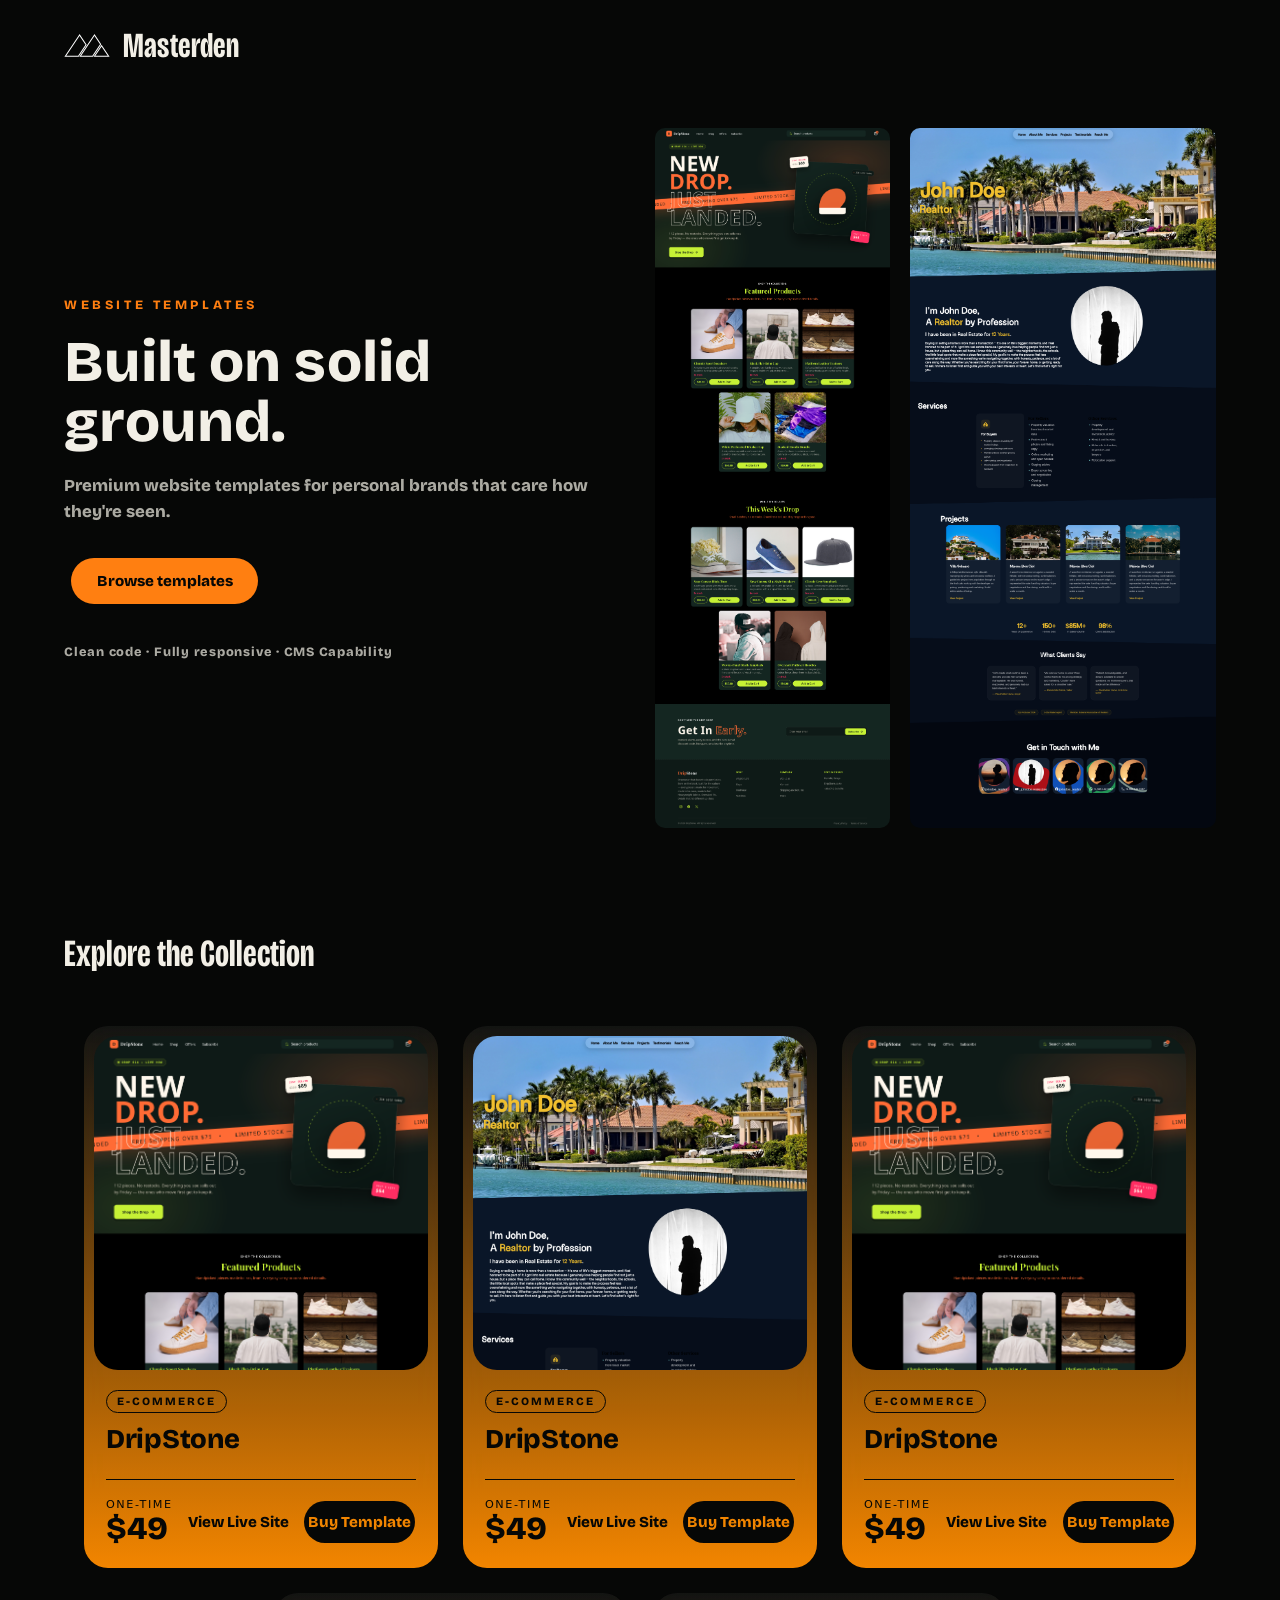
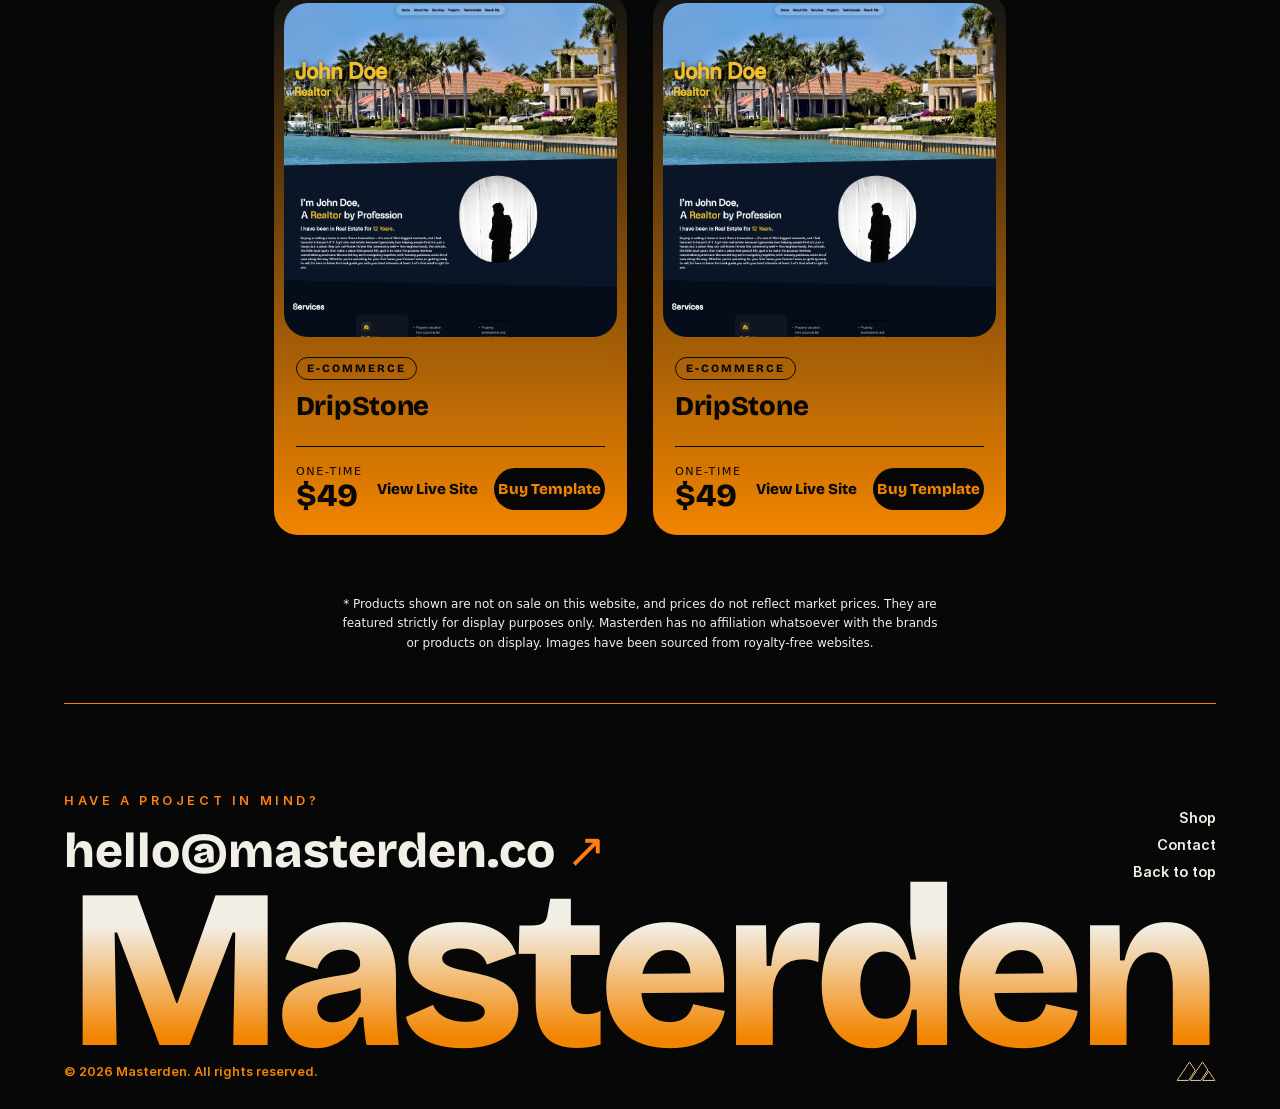
==== commit a8765fa4: "Masterden" ====
--- a/index.html
+++ b/index.html
@@ -3,6 +3,7 @@
 <head>
     <meta charset="UTF-8">
     <meta name="viewport" content="width=device-width, initial-scale=1.0">
+    <link rel="icon" type="image/x-icon" href="./assets/Masterdom-logo.svg">
     <title>Masterden</title>
     <link rel="stylesheet" href="mustered.css">
     <script src="https://cdnjs.cloudflare.com/ajax/libs/gsap/3.12.5/gsap.min.js"></script>
@@ -158,7 +159,10 @@
 
   <p class="footer-wordmark" aria-hidden="true">Masterden</p>
 
-  <p class="footer-legal">&copy; 2026 Masterden. All rights reserved.</p>
+    <div class="footer-bottom">
+    <p class="footer-legal">&copy; 2026 Masterden. All rights reserved.</p>
+    <img class="footer-logo" src="./assets/Masterdom-logo.svg" alt="Masterden logo">
+    </div>
 </footer>
 
 
--- a/mustered.css
+++ b/mustered.css
@@ -507,6 +507,23 @@
   font-size: 0.8rem;
   color: rgba(242, 133, 0, 1);
 }
+.footer-bottom {
+  display: flex;
+  justify-content: space-between;
+  align-items: center;
+  gap: 16px;
+}
+.footer-logo {
+  height: 20px;
+  width: auto;
+  display: block;
+  background-color: rgba(242, 133, 0, 1);
+  -webkit-mask: url("./assets/Masterdom-logo.svg") no-repeat center / contain;
+  mask: url("./assets/Masterdom-logo.svg") no-repeat center / contain;
+}
+.footer-legal {
+  margin: 0; /* keeps the text vertically centred with the logo */
+}
 @media (max-width: 700px) {
   .footer { padding: 60px 24px 24px; }
   .footer-nav { align-items: flex-end; }
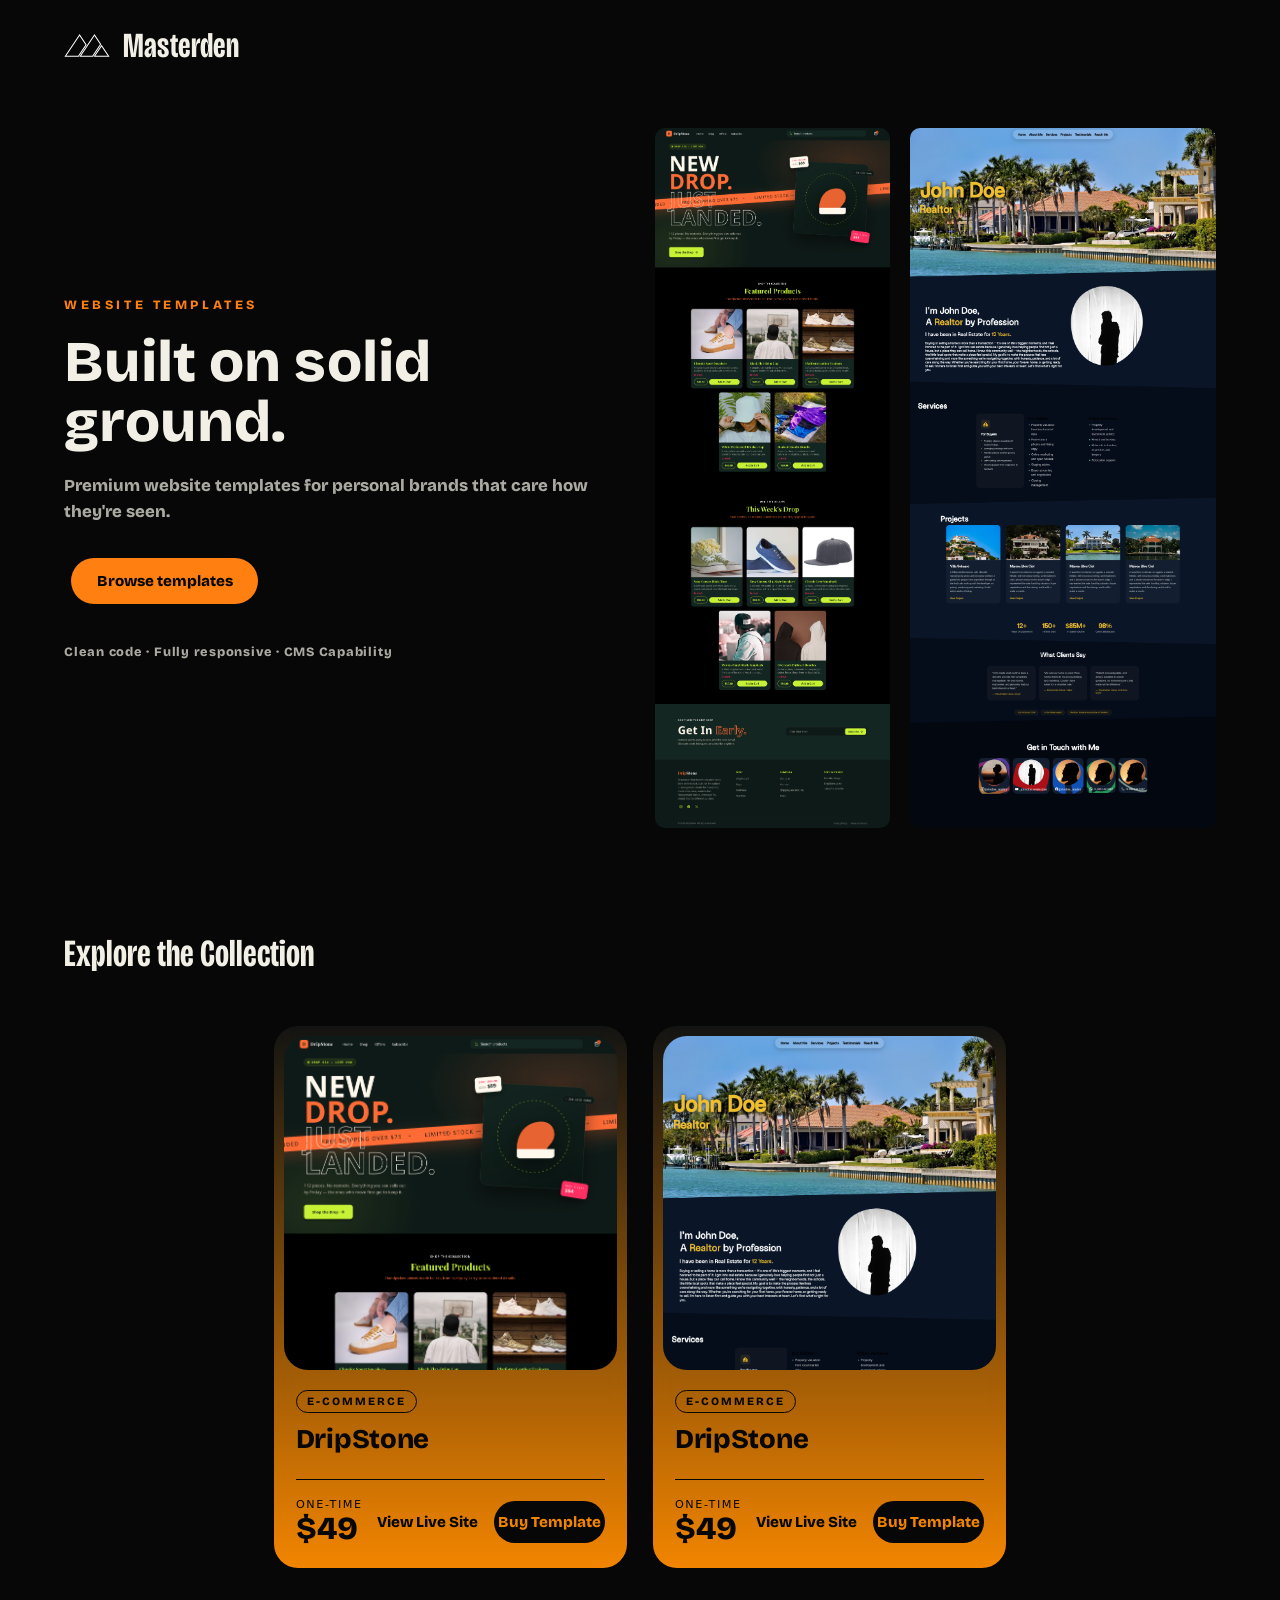
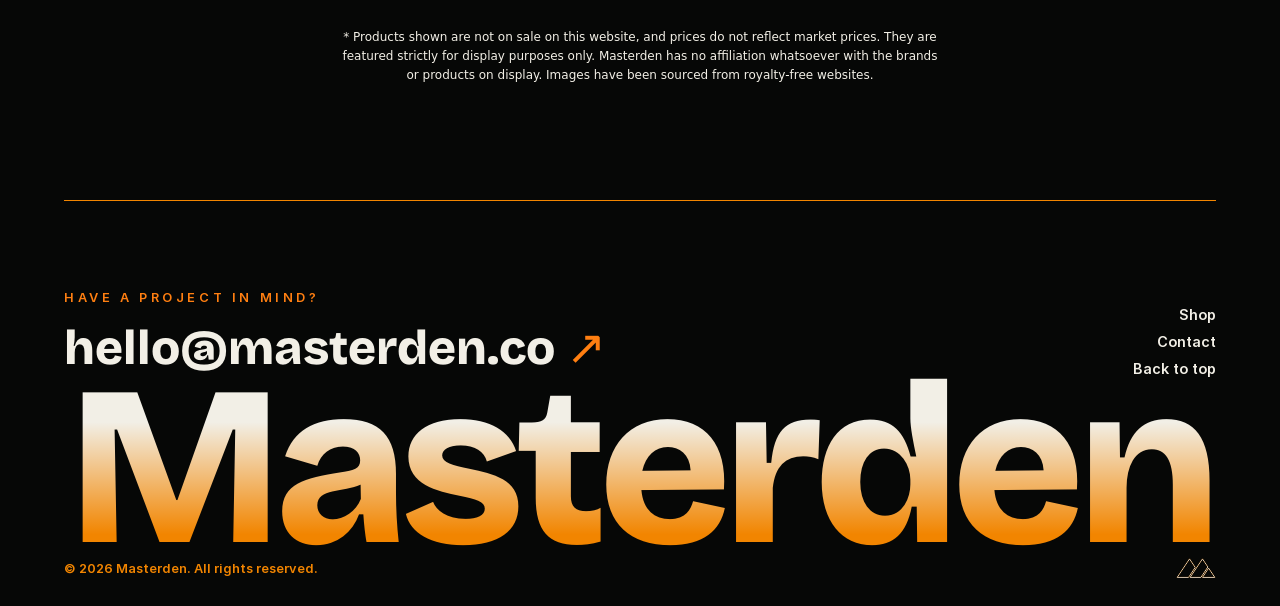
==== commit ca9ad251: "Masterden" ====
--- a/index.html
+++ b/index.html
@@ -5,7 +5,7 @@
     <meta name="viewport" content="width=device-width, initial-scale=1.0">
     <link rel="icon" type="image/x-icon" href="./assets/Masterdom-logo.svg">
     <title>Masterden</title>
-    <link rel="stylesheet" href="mustered.css">
+    <link rel="stylesheet" href="masterden.css">
     <script src="https://cdnjs.cloudflare.com/ajax/libs/gsap/3.12.5/gsap.min.js"></script>
 </head>
 <body>
@@ -41,6 +41,26 @@
         <article class="template-card">
             <div class="img-container">
                 <img class="product-img" src="./assets/website-images/canva.png" alt="DripStone template preview">
+            </div>
+            <div class="desc">
+                <span class="tag">E-commerce</span>
+                <h3 class="card-title">DripStone</h3>
+
+                <div class="price-and-CTA">
+                    <div class="price">
+                        <span class="price-label">One-time</span>
+                        <p>$49</p>
+                    </div>
+                    <a href="https://dripstone.netlify.app/" target="_blank" rel="noopener" class="live-btn">View Live Site</a>
+                    <a href="" class="CTA-button">Buy Template</a>
+                </div>
+                
+            </div>
+        </article>
+
+       <article class="template-card">
+            <div class="img-container">
+                <img class="product-img" src="./assets/website-images/Screenshot 2026-09-25 at 13-51-27 Document.png" alt="DripStone template preview">
             </div>
             <div class="desc">
                 <span class="tag">E-commerce</span>
@@ -57,88 +77,7 @@
                 
             </div>
         </article>
-
-       <article class="template-card">
-            <div class="img-container">
-                <img class="product-img" src="./assets/website-images/Screenshot 2026-09-25 at 13-51-27 Document.png" alt="DripStone template preview">
-            </div>
-            <div class="desc">
-                <span class="tag">E-commerce</span>
-                <h3 class="card-title">DripStone</h3>
-
-                <div class="price-and-CTA">
-                    <div class="price">
-                        <span class="price-label">One-time</span>
-                        <p>$49</p>
-                    </div>
-                    <a href="https://your-demo-link.com" target="_blank" rel="noopener" class="live-btn">View Live Site</a>
-                    <a href="" class="CTA-button">Buy Template</a>
-                </div>
-                
-            </div>
-        </article>
-        
-        <article class="template-card">
-            <div class="img-container">
-                <img class="product-img" src="./assets/website-images/canva.png" alt="DripStone template preview">
-            </div>
-            <div class="desc">
-                <span class="tag">E-commerce</span>
-                <h3 class="card-title">DripStone</h3>
-
-                <div class="price-and-CTA">
-                    <div class="price">
-                        <span class="price-label">One-time</span>
-                        <p>$49</p>
-                    </div>
-                    <a href="https://your-demo-link.com" target="_blank" rel="noopener" class="live-btn">View Live Site</a>
-                    <a href="" class="CTA-button">Buy Template</a>
-                </div>
-                
-            </div>
-        </article>
-
-        <article class="template-card">
-            <div class="img-container">
-                <img class="product-img" src="./assets/website-images/Screenshot 2026-09-25 at 13-51-27 Document.png" alt="DripStone template preview">
-            </div>
-            <div class="desc">
-                <span class="tag">E-commerce</span>
-                <h3 class="card-title">DripStone</h3>
-
-                <div class="price-and-CTA">
-                    <div class="price">
-                        <span class="price-label">One-time</span>
-                        <p>$49</p>
-                    </div>
-                    <a href="https://your-demo-link.com" target="_blank" rel="noopener" class="live-btn">View Live Site</a>
-                    <a href="" class="CTA-button">Buy Template</a>
-                </div>
-                
-            </div>
-        </article>
-
-        <article class="template-card">
-            <div class="img-container">
-                <img class="product-img" src="./assets/website-images/Screenshot 2026-09-25 at 13-51-27 Document.png" alt="DripStone template preview">
-            </div>
-            <div class="desc">
-                <span class="tag">E-commerce</span>
-                <h3 class="card-title">DripStone</h3>
-
-                <div class="price-and-CTA">
-                    <div class="price">
-                        <span class="price-label">One-time</span>
-                        <p>$49</p>
-                    </div>
-                    <a href="https://your-demo-link.com" target="_blank" rel="noopener" class="live-btn">View Live Site</a>
-                    <a href="" class="CTA-button">Buy Template</a>
-                </div>
-                
-            </div>
-        </article>
-    </div>
-
+    </div>
     <div class="disclaimer">
         <p>* Products shown are not on sale on this website, and prices do not reflect market prices. They are featured strictly for display purposes only. Masterden has no affiliation whatsoever with the brands or products on display. Images have been sourced from royalty-free websites.</p>
     </div>
--- a/masterden.css
+++ b/masterden.css
@@ -0,0 +1,541 @@
+*{
+  margin: 0;
+  box-sizing: border-box;
+}
+:root {
+  --bg: #060706;
+  --text: #F2EFE6;
+  --accent: #FF7F11;
+  --accent-hover: #F28500;
+  --link: #2092E9;
+  --gutter: clamp(20px, 5vw, 96px);
+  --max: 1800px;
+}
+body{
+  background-color: var(--bg);
+}
+html{
+  scroll-behavior: smooth;
+  font-size: clamp(16px, 0.6vw + 7px, 22px);
+}
+
+
+
+
+@font-face {
+  font-family: "BricolageGrotesque-ExtraBold";
+  src: url("Fonts/BricolageGrotesque-ExtraBold.otf") format("opentype");
+  font-weight: 400;
+  font-style: normal;
+  font-display: swap;
+}
+@font-face {
+  font-family: "BricolageGrotesque - Condensed-Semibold";
+  src: url("Fonts/BricolageGrotesque96ptCondensed-SemiBold.otf") format("opentype");
+  font-weight: 400;
+  font-style: normal;
+  font-display: swap;
+}
+@font-face {
+  font-family: "Reglo-Bold";
+  src: url("Fonts/Reglo-Bold.otf") format("opentype");
+  font-weight: 400;
+  font-style: normal;
+  font-display: swap;
+}
+@font-face {
+  font-family: "Inter-SemiBold";
+  src: url("Fonts/Inter-SemiBold.woff2") format("woff2");
+  font-weight: 600;
+  font-style: normal;
+  font-display: swap;
+}
+
+
+
+
+.hero {
+  min-height: 100vh;
+  min-height: 100dvh;   /* more accurate on phones; browsers that don't support it use the line above */
+  position: relative;      /* add */
+  overflow: hidden;        /* add */
+  background-color: var(--bg);
+}
+.hero-content {
+  width: 100%;                 /* the missing line */
+  flex: 1;                     /* fills the space under the logo */
+  min-height: 0;
+  display: grid;
+  grid-template-columns: minmax(0, 1fr) auto;
+  align-items: center;
+  gap: clamp(2rem, 4vw, 6rem);
+  max-width: var(--max);
+  margin: 0 auto;
+  padding: 40px var(--gutter) 3rem;   /* 40px top, since the logo now sits above */
+  color: var(--text);
+  position: relative;
+  z-index: 1;                 /* keeps the text and image above the lines */
+}
+/* ---------- text column ---------- */
+.hero-text {
+  text-align: left;               /* cancels the inherited centering */
+  max-width: clamp(34rem, 38vw, 60rem);
+}
+.hero > p {
+  max-width: var(--max);
+  padding: 28px var(--gutter) 0;
+  font-size: clamp(2.2rem, 2.2vw, 3.2rem);
+}
+.hero-text p,
+.hero-text h1 {
+  margin: 0; 
+  font-family: "BricolageGrotesque-ExtraBold", sans-serif;
+}
+.eyebrow {
+  font-size: clamp(0.8rem, 0.9vw, 1.1rem);
+  text-transform: uppercase;
+  letter-spacing: 0.28em;
+  color: var(--accent);
+  margin-bottom: 1.25rem !important;
+  font-family: "BricolageGrotesque-ExtraBold", sans-serif;
+}
+.hero-text h1 {
+  font-size: clamp(2.4rem, 4.5vw, 5.5rem);
+  font-family: "BricolageGrotesque-ExtraBold", sans-serif;
+  line-height: 1.05;
+  font-weight: 600;
+  margin-bottom: 1.25rem !important;
+}
+.subhead {
+  font-size: clamp(1.05rem, 1.3vw, 1.6rem); 
+  line-height: 1.6;
+  color: rgba(242, 239, 230, 0.7);
+  margin-bottom: 2rem !important;
+  font-family: "BricolageGrotesque-ExtraBold", sans-serif;
+}
+.hero-actions {
+  display: flex;
+  align-items: center;
+  flex-wrap: wrap;
+  gap: 1.75rem;
+  font-family: "BricolageGrotesque-ExtraBold", sans-serif;
+  margin-bottom: 2.5rem;
+}
+.btn-primary {
+  background: var(--accent);
+  color: var(--bg);
+  padding: 0.85rem 1.6rem;
+  border-radius: 999px;
+  font-size: clamp(0.95rem, 1.1vw, 1.3rem);
+  font-weight: 600;
+  text-decoration: none;
+  transition: background 0.15s ease;
+}
+.btn-primary:hover {
+  color: var(--text);
+  transition: 0.2s ease;
+}
+.btn-link {
+  color: var(--text);
+  font-size: clamp(0.95rem, 1.1vw, 1.3rem);
+  text-decoration: none;
+  padding-bottom: 2px;
+  transition: color 0.15s ease;
+}
+.btn-link:hover {
+  color: var(--accent-hover);
+}
+.trust {
+  font-size: clamp(0.8rem, 0.9vw, 1.1rem);
+  letter-spacing: 0.06em;
+  color: rgba(242, 239, 230, 0.7);   
+}
+/* ---------- image column ---------- */
+.hero-image {          
+  overflow: hidden;
+  display: flex;              /* puts the images side by side */
+  align-items: flex-start;
+  gap: 1.25rem;               /* space between the two images */
+  height: calc(100vh - 150px);
+}
+.hero-image img {
+  height: 100%;
+  width: auto;                /* each image keeps its own proportions */
+  flex-shrink: 0;
+  object-fit: contain;
+  border-radius: 10px;
+}
+a{
+  text-decoration: none;
+  margin-left: 7px;
+}
+/* the logo + wordmark, now part of the page flow */
+.hero > p {
+  position: relative;
+  z-index: 1;                          /* stays above the background lines */
+  display: flex;
+  align-items: baseline;
+  gap: 0.35em;
+  width: 100%;
+  max-width: var(--max);                 /* same cap as .hero-content */
+  margin: 0 auto;                        /* same centring */
+  padding: 28px var(--gutter) 0;               /* same 60px side padding as .hero-content */
+  font-family: "BricolageGrotesque - Condensed-Semibold", sans-serif;
+  font-size: 2.2rem;
+  line-height: 1;
+  letter-spacing: 0.01em;
+  color: var(--text);
+}
+.hero > p img {
+  height: 0.7em;           /* fallback for older browsers */
+  height: 1cap;            /* exactly the height of the capital letters */
+  width: auto;
+}
+/* stack the logo above the hero content without pushing the hero past one screen */
+.hero {
+  display: flex;
+  flex-direction: column;
+}
+.hero-content {
+  flex: 1;
+  min-height: 0;
+  padding-top: 40px;
+}
+.hero-image {
+  height: calc(100dvh - 200px);
+}
+@media (max-width: 600px) {
+  .hero > p {
+    padding: 20px 24px 0;
+    font-size: 1.8rem;
+  }
+}
+
+
+
+.templates {
+  position: relative;
+  min-height: 100vh;
+  padding-bottom: 50px;
+  overflow: hidden;
+  display: flex;
+  flex-direction: column;  
+  align-items: center;
+}
+.template-text {
+  font-family: "BricolageGrotesque - Condensed-Semibold", sans-serif;
+  width: min(100% - 2 * var(--gutter), var(--max));
+  font-size: clamp(2rem, 3vw, 3.5rem); 
+  position: relative;
+  z-index: 1;
+  text-align: start;
+  top: 30px;
+  color: var(--text);
+}
+.template-grid {
+  --cols: 3;
+  --gap: clamp(20px, 2vw, 40px);
+  display: flex;
+  flex-wrap: wrap;
+  justify-content: center;
+  gap: var(--gap);
+  width: min(100% - 2 * var(--gutter), var(--max));
+  margin-top: 60px;
+  padding: 20px 20px 50px;
+}
+.template-card {
+  display: flex;
+  flex-direction: column;
+  flex: 0 0 auto;
+  width: calc((100% - (var(--cols) - 1) * var(--gap)) / var(--cols));
+  max-width: 100%;  
+  padding: 10px;
+  border-radius: 24px;
+  background: linear-gradient(180deg, rgba(242, 239, 230, 0.06), rgba(242, 133, 0, 1));
+  -webkit-backdrop-filter: blur(14px) saturate(90%);
+  backdrop-filter: blur(14px) saturate(90%);
+  transition: transform 0.3s ease, border-color 0.3s ease, box-shadow 0.3s ease;
+}
+.desc {
+  display: flex;
+  flex-direction: column;
+  align-items: flex-start;
+  gap: 10px;
+  padding: 20px 12px 12px;
+}
+.tag {
+  font-family: "BricolageGrotesque-ExtraBold", sans-serif;
+  font-size: 0.7rem;
+  letter-spacing: 0.18em;
+  text-transform: uppercase;
+  color: var(--bg);
+  border: 1px solid var(--bg);
+  padding: 4px 10px;
+  border-radius: 999px;
+}
+.card-title {
+  font-family: "BricolageGrotesque-ExtraBold", sans-serif;
+  font-size: 1.7rem;
+  font-weight: 600;
+  letter-spacing: -0.01em;
+  color: var(--bg);
+}
+.card-text {
+  font-family: system-ui, -apple-system, "Segoe UI", sans-serif;
+  font-size: 0.95rem;
+  line-height: 1.6;
+  color: var(--bg);
+}
+.price-and-CTA {
+  display: flex;
+  align-items: center;
+  gap: 10px;
+  width: 100%;
+  margin-top: 14px;
+  padding-top: 18px;
+  border-top: 1px solid var(--bg);
+}
+.price-and-CTA > * {
+  flex: 1 1 0;
+  min-width: 0;
+  container-type: inline-size;
+}
+.CTA-button,
+.live-btn {
+  justify-content: center;
+  text-align: center;
+  margin-left: 0;
+  white-space: nowrap;
+  font-size: clamp(0.6rem, 2.9cqw, 0.95rem);
+  padding: 0.7rem 0.5rem; 
+}
+.price-label {
+  display: block;
+  white-space: nowrap; 
+  font-family: system-ui, sans-serif;
+  font-size: 0.7rem;
+  letter-spacing: 0.14em;
+  text-transform: uppercase;
+  color: var(--bg);
+}
+.price p {
+  font-family: "BricolageGrotesque-ExtraBold", sans-serif;
+  font-size: 2rem;
+  line-height: 1.1;
+  color: var(--bg);
+}
+.CTA-button {
+  display: inline-flex;
+  align-items: center;
+  gap: 8px;
+  margin-left: 0;
+  padding: 0.75rem 1.4rem;
+  border-radius: 999px;
+  background: var(--bg);
+  color: var(--accent-hover);
+  font-family: "BricolageGrotesque-ExtraBold", sans-serif;
+  font-size: 0.95rem;
+  text-decoration: none;
+  transition: background 0.2s ease;
+}
+.CTA-button:hover {
+  color: var(--text);
+  transition: 0.2s ease;
+}
+.CTA-button:hover::after {
+  transform: translateX(4px);
+}
+.live-btn {
+  display: inline-flex;
+  align-items: center;
+  justify-content: center;
+  gap: 8px;
+  width: 100%;
+  margin-left: 0;                       /* cancels your global a { margin-left: 7px } */
+  padding: 0.75rem 1.4rem;
+  border-radius: 999px;
+  color: var(--bg);
+  font-family: "BricolageGrotesque-ExtraBold", sans-serif;
+  font-size: 0.95rem;
+  text-decoration: none;
+}
+.live-btn:hover {
+  color: var(--text);
+}
+.live-btn:hover::after {
+  transform: translate(2px, -2px);
+}
+.disclaimer {
+  max-width: 640px;
+  margin: 10px auto 0;
+  padding: 0 20px;
+  text-align: center;
+}
+.disclaimer p {
+  font-family: system-ui, sans-serif;
+  font-size: 0.75rem;
+  line-height: 1.6;
+  color: var(--text);
+}
+.img-container {
+  aspect-ratio: 4 / 4;
+  overflow: hidden;
+  border-radius: 24px;
+}
+.product-img {
+  display: block;
+  width: 100%;
+  height: 100%;
+  object-fit: cover;
+  object-position: 50% 0%;
+  animation: preview-scroll 38s linear infinite;   /* no more "alternate" */
+  animation-play-state: paused;
+}
+.img-container:hover .product-img {
+  animation-play-state: running;
+}
+@keyframes preview-scroll {
+  0%       { object-position: 50% 0%; }     /* top: starts scrolling immediately */
+  39.474%  { object-position: 50% 100%; }   /* scrolls down over 15s */
+  50%      { object-position: 50% 100%; }   /* holds at the bottom for 4s */
+  89.474%  { object-position: 50% 0%; }     /* scrolls back up over 15s */
+  100%     { object-position: 50% 0%; }     /* holds at the top for 4s, then loops */
+}
+@media (prefers-reduced-motion: reduce) {
+  .product-img { animation: none; }
+}
+@media (max-width: 1024px) {
+  .template-grid { --cols: 2; }
+}
+@media (max-width: 640px) {
+  .template-grid { --cols: 1; }
+}
+
+
+
+
+.footer {
+  position: relative;
+  overflow: hidden;
+  padding: 90px var(--gutter) 28px;
+  background: var(--bg);
+  font-family: "Inter-SemiBold", system-ui, sans-serif;
+}
+.footer::before {
+  content: "";
+  position: absolute;
+  top: 0;
+  left: 5%;                              /* (100% - 90%) / 2, which centres it */
+  width: 90%;
+  height: 1px;
+  background: rgba(242, 133, 0, 1);      /* same colour as your old border */
+}
+.footer-top {
+  display: flex;
+  justify-content: space-between;
+  align-items: flex-end;
+  gap: 40px;
+  flex-wrap: wrap;
+  max-width: var(--max);
+  margin: 0 auto;
+}
+.footer-label {
+  font-size: 0.8rem;
+  letter-spacing: 0.28em;
+  text-transform: uppercase;
+  color: var(--accent);
+  margin-bottom: 14px;
+}
+.footer-mail {
+  margin-left: 0;                       /* cancels your global a { margin-left: 7px } */
+  font-family: "BricolageGrotesque-ExtraBold", sans-serif;
+  font-size: clamp(1.6rem, 4vw, 3rem);
+  color: var(--text);
+  text-decoration: none;
+  border-bottom: 2px solid transparent;
+  transition: color 0.2s ease, border-color 0.2s ease;
+}
+.footer-mail span {
+  display: inline-block;
+  color: var(--accent);
+  transition: transform 0.2s ease;
+}
+.footer-mail:hover {
+  color: var(--accent);
+  border-color: var(--accent);
+}
+.footer-mail:hover span {
+  transform: translate(3px, -3px);
+}
+.footer-nav {
+  display: flex;
+  flex-direction: column;
+  align-items: flex-end;
+  gap: 10px;
+}
+.footer-nav a {
+  margin-left: 0;
+  font-size: 0.9rem;
+  color: var(--text);
+  text-decoration: none;
+  transition: color 0.2s ease;
+}
+.footer-nav a:hover {
+  color: var(--accent);
+}
+/* the big statement */
+.footer-wordmark {
+  margin: 0 auto;
+  pointer-events: none; 
+  width: max-content;
+  text-align: center;
+  white-space: nowrap;
+  font-family: "BricolageGrotesque-ExtraBold", sans-serif;
+  font-size: 15vw;                      /* scales with the screen width */
+  line-height: 0.8;
+  letter-spacing: -0.04em;
+  background: linear-gradient(180deg, var(--text) 25%, rgba(242, 133, 0, 1) 87%);
+  -webkit-background-clip: text;
+  background-clip: text;
+  color: transparent;
+  -webkit-user-select: none;
+  user-select: none;
+}
+.footer-legal {
+  max-width: var(--max);
+  margin: 28px auto 0;
+  font-size: 0.8rem;
+  color: rgba(242, 133, 0, 1);
+}
+.footer-bottom {
+  display: flex;
+  justify-content: space-between;
+  align-items: center;
+  gap: 16px;
+}
+.footer-logo {
+  height: 20px;
+  width: auto;
+  display: block;
+  background-color: rgba(242, 133, 0, 1);
+  -webkit-mask: url("./assets/Masterdom-logo.svg") no-repeat center / contain;
+  mask: url("./assets/Masterdom-logo.svg") no-repeat center / contain;
+}
+.footer-legal {
+  margin: 0; /* keeps the text vertically centred with the logo */
+}
+@media (max-width: 700px) {
+  .footer { padding: 60px 24px 24px; }
+  .footer-nav { align-items: flex-end; }
+}
+
+/* =====================================================
+   RESPONSIVE
+   ===================================================== */
+@media (max-width: 900px) {
+  .hero-main { grid-template-columns: 1fr; padding-top: 40px; }
+  .stage { height: 380px; order: -1; }
+  .product-plate { width: 300px; height: 300px; }
+  .nav-links { display: none; }
+
+}
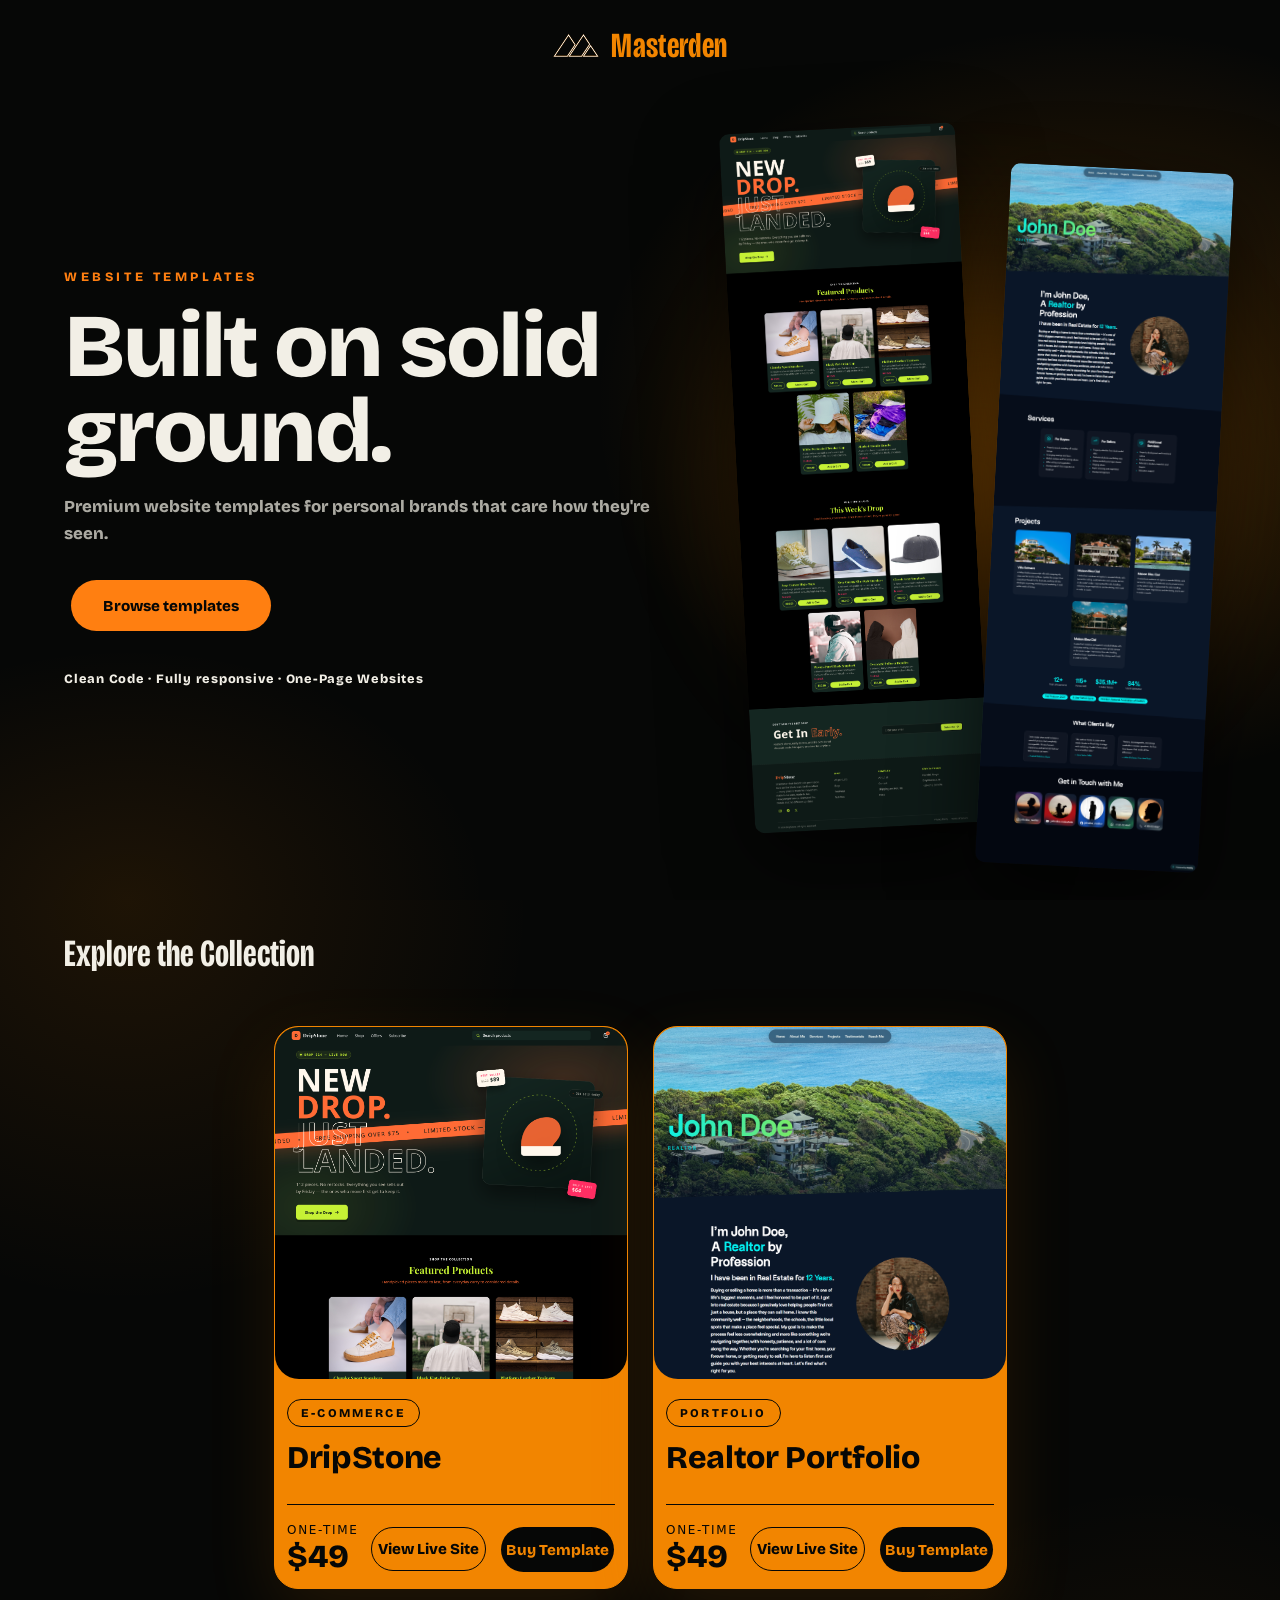
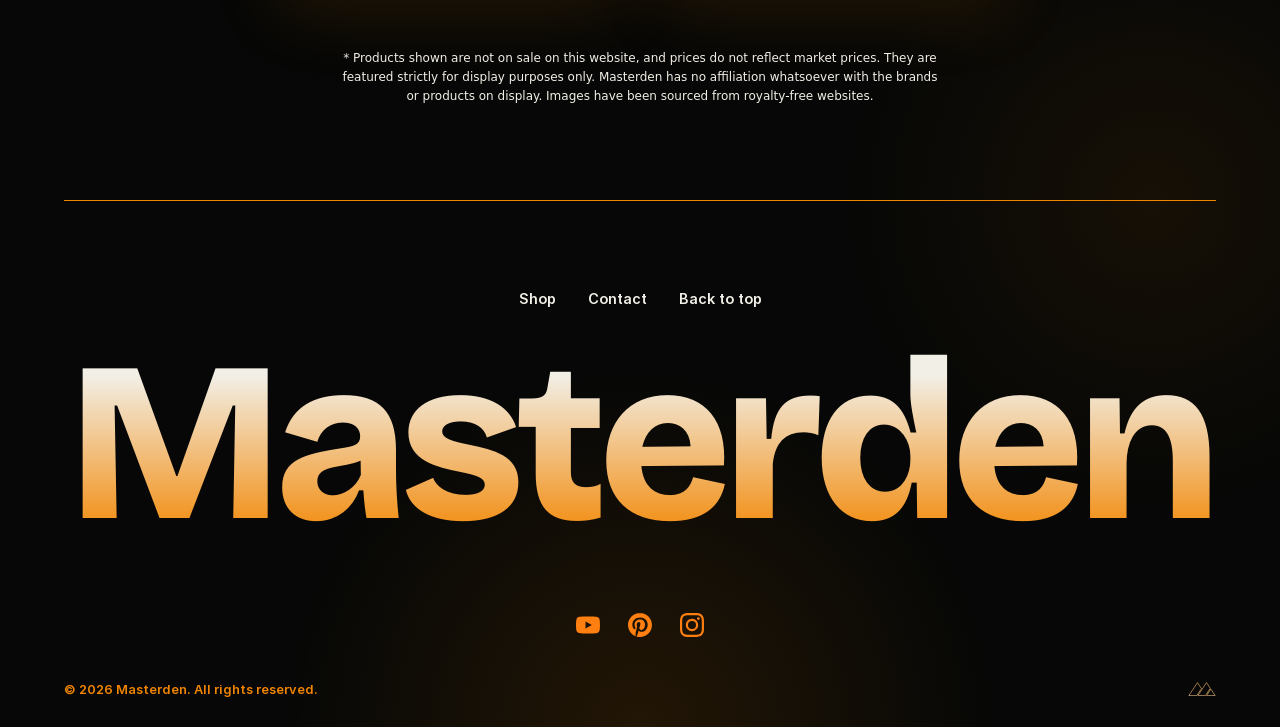
==== commit 40d82d7f: "Masterden" ====
--- a/index.html
+++ b/index.html
@@ -6,6 +6,7 @@
     <link rel="icon" type="image/x-icon" href="./assets/Masterdom-logo.svg">
     <title>Masterden</title>
     <link rel="stylesheet" href="masterden.css">
+    <link rel="stylesheet" href="mobile.css">
     <script src="https://cdnjs.cloudflare.com/ajax/libs/gsap/3.12.5/gsap.min.js"></script>
 </head>
 <body>
@@ -24,12 +25,12 @@
             <a href="#Collection" class="btn-primary">Browse templates</a>
             </div>
 
-            <p class="trust">Clean code · Fully responsive · CMS Capability</p>
+            <p class="trust">Clean Code · Fully responsive · One-Page Websites</p>
         </div>
 
         <div class="hero-image">
-            <img src="./assets/website-images/canva.png" alt="Preview of a Masterdom website template">
-            <img src="./assets/website-images/Screenshot 2026-09-25 at 13-51-27 Document.png" alt="Preview of a Masterdom website template">
+            <img src="./assets/website-images/Dripstone Screenshot.png" alt="Preview of a Masterdom website template">
+            <img src="./assets/website-images/Realtor Screenshot.png" alt="Preview of a Masterdom website template">
         </div>
     </div>
 </section>
@@ -40,7 +41,7 @@
     <div class="template-grid">
         <article class="template-card">
             <div class="img-container">
-                <img class="product-img" src="./assets/website-images/canva.png" alt="DripStone template preview">
+                <img class="product-img" src="./assets/website-images/Dripstone Screenshot.png" alt="DripStone template preview">
             </div>
             <div class="desc">
                 <span class="tag">E-commerce</span>
@@ -60,18 +61,18 @@
 
        <article class="template-card">
             <div class="img-container">
-                <img class="product-img" src="./assets/website-images/Screenshot 2026-09-25 at 13-51-27 Document.png" alt="DripStone template preview">
+                <img class="product-img" src="./assets/website-images/Realtor Screenshot.png" alt="Realtor Portfolio template preview">
             </div>
             <div class="desc">
-                <span class="tag">E-commerce</span>
-                <h3 class="card-title">DripStone</h3>
+                <span class="tag">Portfolio</span>
+                <h3 class="card-title">Realtor Portfolio</h3>
 
                 <div class="price-and-CTA">
                     <div class="price">
                         <span class="price-label">One-time</span>
                         <p>$49</p>
                     </div>
-                    <a href="https://your-demo-link.com" target="_blank" rel="noopener" class="live-btn">View Live Site</a>
+                    <a href="https://realtorportfolio.netlify.app/" target="_blank" rel="noopener" class="live-btn">View Live Site</a>
                     <a href="" class="CTA-button">Buy Template</a>
                 </div>
                 
@@ -85,10 +86,12 @@
 
 <footer class="footer">
   <div class="footer-top">
+    <!---
     <div class="footer-cta">
       <p class="footer-label">Have a project in mind?</p>
       <a href="mailto:hello@masterden.co" class="footer-mail">hello@masterden.co <span>↗</span></a>
     </div>
+    ---->
     <nav class="footer-nav">
       <a href="#Collection">Shop</a>
       <a href="mailto:hello@masterden.co">Contact</a>
@@ -98,9 +101,27 @@
 
   <p class="footer-wordmark" aria-hidden="true">Masterden</p>
 
+    <ul class="footer-social">
+        <li>
+            <a href="https://www.youtube.com/@yourchannel" target="_blank" rel="noopener" aria-label="Masterden on YouTube">
+            <svg viewBox="0 0 24 24" fill="currentColor" aria-hidden="true"><path d="M23.498 6.186a3.016 3.016 0 0 0-2.122-2.136C19.505 3.545 12 3.545 12 3.545s-7.505 0-9.377.505A3.017 3.017 0 0 0 .502 6.186C0 8.07 0 12 0 12s0 3.93.502 5.814a3.016 3.016 0 0 0 2.122 2.136c1.871.505 9.376.505 9.376.505s7.505 0 9.377-.505a3.015 3.015 0 0 0 2.122-2.136C24 15.93 24 12 24 12s0-3.93-.502-5.814zM9.545 15.568V8.432L15.818 12l-6.273 3.568z"/></svg>
+            </a>
+        </li>
+        <li>
+            <a href="https://www.pinterest.com/yourprofile" target="_blank" rel="noopener" aria-label="Masterden on Pinterest">
+            <svg viewBox="0 0 24 24" fill="currentColor" aria-hidden="true"><path d="M12.017 0C5.396 0 .029 5.367.029 11.987c0 5.079 3.158 9.417 7.618 11.162-.105-.949-.199-2.403.041-3.439.219-.937 1.406-5.957 1.406-5.957s-.359-.72-.359-1.781c0-1.663.967-2.911 2.168-2.911 1.024 0 1.518.769 1.518 1.688 0 1.029-.653 2.567-.992 3.992-.285 1.193.6 2.165 1.775 2.165 2.128 0 3.768-2.245 3.768-5.487 0-2.861-2.063-4.869-5.008-4.869-3.41 0-5.409 2.562-5.409 5.199 0 1.033.394 2.143.889 2.741.099.12.112.225.085.345-.09.375-.293 1.199-.334 1.363-.053.225-.172.271-.401.165-1.495-.69-2.433-2.878-2.433-4.646 0-3.776 2.748-7.252 7.92-7.252 4.158 0 7.392 2.967 7.392 6.923 0 4.135-2.607 7.462-6.233 7.462-1.214 0-2.354-.629-2.758-1.379l-.749 2.848c-.269 1.045-1.004 2.352-1.498 3.146 1.123.345 2.306.535 3.55.535 6.607 0 11.985-5.365 11.985-11.987C23.97 5.39 18.592.026 11.985.026L12.017 0z"/></svg>
+            </a>
+        </li>
+        <li>
+            <a href="https://www.instagram.com/yourhandle" target="_blank" rel="noopener" aria-label="Masterden on Instagram">
+            <svg viewBox="0 0 24 24" fill="currentColor" aria-hidden="true"><path d="M7.0301.084c-1.2768.0602-2.1487.264-2.911.5634-.7888.3075-1.4575.72-2.1228 1.3877-.6652.6677-1.075 1.3368-1.3802 2.127-.2954.7638-.4956 1.6365-.552 2.914-.0564 1.2775-.0689 1.6882-.0626 4.947.0062 3.2586.0206 3.6671.0825 4.9473.061 1.2765.264 2.1482.5635 2.9107.308.7889.72 1.4573 1.388 2.1228.6679.6655 1.3365 1.0743 2.1285 1.38.7632.295 1.6361.4961 2.9134.552 1.2773.056 1.6884.069 4.9462.0627 3.2578-.0062 3.668-.0207 4.9478-.0814 1.28-.0607 2.147-.2652 2.9098-.5633.7889-.3086 1.4578-.72 2.1228-1.3881.665-.6682 1.0745-1.3378 1.3795-2.1284.2957-.7632.4966-1.636.552-2.9124.056-1.2809.0692-1.6898.063-4.948-.0063-3.2583-.021-3.6668-.0817-4.9465-.0607-1.2797-.264-2.1487-.5633-2.9117-.3084-.7889-.72-1.4568-1.3876-2.1228C21.2982 1.33 20.628.9208 19.8378.6165 19.074.321 18.2017.1197 16.9244.0645 15.6471.0093 15.236-.005 11.977.0014 8.718.0076 8.31.0215 7.0301.0839m.1402 21.6932c-1.17-.0509-1.8053-.2453-2.2287-.408-.5606-.216-.96-.4771-1.3819-.895-.422-.4178-.6811-.8186-.9-1.378-.1644-.4234-.3624-1.058-.4171-2.228-.0595-1.2645-.072-1.6442-.079-4.848-.007-3.2037.0053-3.583.0607-4.848.05-1.169.2456-1.805.408-2.2282.216-.5613.4762-.96.895-1.3816.4188-.4217.8184-.6814 1.3783-.9003.423-.1651 1.0575-.3614 2.227-.4171 1.2655-.06 1.6447-.072 4.848-.079 3.2033-.007 3.5835.005 4.8495.0608 1.169.0508 1.8053.2445 2.228.408.5608.216.96.4754 1.3816.895.4217.4194.6816.8176.9005 1.3787.1653.4217.3617 1.056.4169 2.2263.0602 1.2655.0739 1.645.0796 4.848.0058 3.203-.0055 3.5834-.061 4.848-.051 1.17-.245 1.8055-.408 2.2294-.216.5604-.4763.96-.8954 1.3814-.419.4215-.8181.6811-1.3783.9-.4224.1649-1.0577.3617-2.2262.4174-1.2656.0595-1.6448.072-4.8493.079-3.2045.007-3.5825-.006-4.848-.0608M16.953 5.5864A1.44 1.44 0 1 0 18.39 4.144a1.44 1.44 0 0 0-1.437 1.4424M5.8385 12.012c.0067 3.4032 2.7706 6.1557 6.173 6.1493 3.4026-.0065 6.157-2.7701 6.1506-6.1733-.0065-3.4032-2.771-6.1565-6.174-6.1498-3.403.0067-6.156 2.771-6.1496 6.1738M8 12.0077a4 4 0 1 1 4.008 3.9921A3.9996 3.9996 0 0 1 8 12.0077"/></svg>
+            </a>
+        </li>
+    </ul>
+
     <div class="footer-bottom">
     <p class="footer-legal">&copy; 2026 Masterden. All rights reserved.</p>
-    <img class="footer-logo" src="./assets/Masterdom-logo.svg" alt="Masterden logo">
+    <img class="footer-logo" src="./assets/Masterdom-logo.svg" alt="Masterden">
     </div>
 </footer>
 
--- a/masterden.css
+++ b/masterden.css
@@ -81,11 +81,6 @@
   text-align: left;               /* cancels the inherited centering */
   max-width: clamp(34rem, 38vw, 60rem);
 }
-.hero > p {
-  max-width: var(--max);
-  padding: 28px var(--gutter) 0;
-  font-size: clamp(2.2rem, 2.2vw, 3.2rem);
-}
 .hero-text p,
 .hero-text h1 {
   margin: 0; 
@@ -181,15 +176,20 @@
   margin: 0 auto;                        /* same centring */
   padding: 28px var(--gutter) 0;               /* same 60px side padding as .hero-content */
   font-family: "BricolageGrotesque - Condensed-Semibold", sans-serif;
-  font-size: 2.2rem;
+  font-size: clamp(2.2rem, 2.2vw, 3.2rem);
   line-height: 1;
   letter-spacing: 0.01em;
   color: var(--text);
+  color: rgba(242, 133, 0, 1);
+  justify-content: center;
 }
 .hero > p img {
   height: 0.7em;           /* fallback for older browsers */
   height: 1cap;            /* exactly the height of the capital letters */
   width: auto;
+  background-color: rgba(242, 133, 0, 1);
+  -webkit-mask: url("./assets/Masterdom-logo.svg") no-repeat center / contain;
+  mask: url("./assets/Masterdom-logo.svg") no-repeat center / contain;
 }
 /* stack the logo above the hero content without pushing the hero past one screen */
 .hero {
@@ -204,6 +204,8 @@
 .hero-image {
   height: calc(100dvh - 200px);
 }
+
+
 @media (max-width: 600px) {
   .hero > p {
     padding: 20px 24px 0;
@@ -211,6 +213,88 @@
   }
 }
 
+
+@media (min-width: 801px) {
+
+  /* warm glow in the corner instead of a flat black */
+  .hero {
+    background-image:
+      radial-gradient(55% 60% at 85% 45%, rgba(242, 133, 0, 0.22), transparent 70%),
+      radial-gradient(40% 40% at 10% 100%, rgba(242, 133, 0, 0.10), transparent 70%);
+  }
+
+
+  /* bigger, tighter headline with one orange word */
+  .hero-text { max-width: clamp(36rem, 48vw, 70rem); }
+  .hero-text h1 {
+    font-size: clamp(3.5rem, 7vw, 8rem);
+    line-height: 0.95;
+    letter-spacing: -0.03em;
+  }
+  .hero-text h1 .accent {
+    color: var(--accent);
+    text-shadow: 0 0 40px rgba(242, 133, 0, 0.45);
+  }
+
+
+  /* button with glow and an arrow that slides */
+  .btn-primary {
+    padding: 1.05rem 2rem;
+    transition: transform 0.2s ease, box-shadow 0.2s ease, color 0.2s ease;
+  }
+  .btn-primary::after {
+    display: inline-block;
+    margin-left: 0.6em;
+    transition: transform 0.2s ease;
+  }
+
+  /* previews: tilted, staggered, glowing */
+  .hero-image {
+    position: relative;
+    overflow: visible;            /* so the tilt isn't clipped */
+  }
+  .hero-image::before {
+    content: "";
+    position: absolute;
+    inset: 5% -15%;
+    background: radial-gradient(circle, rgba(242, 133, 0, 0.5), transparent 65%);
+    filter: blur(50px);
+    z-index: -1;
+  }
+  .hero-image img {
+    box-shadow: 0 30px 80px rgba(0, 0, 0, 0.65);
+    transition: transform 0.35s ease;
+  }
+  .hero-image img:nth-child(1) { transform: rotate(-3deg); }
+  .hero-image img:nth-child(2) { transform: translateY(2.5rem) rotate(3deg); }
+
+  /* trust line pops a little more */
+  .trust {
+    color: var(--text);
+    font-weight: 600;
+  }
+
+
+  /* templates: bottom half of the same glow, continues from the hero's edge */
+  .templates {
+    background-image:
+      radial-gradient(circle 45vw at 10% 0, rgba(242, 133, 0, 0.10), transparent 70%),
+      radial-gradient(circle 35vw at 90% 100%, rgba(242, 133, 0, 0.07), transparent 70%);
+  }
+  /* cards pick up the same orange so they feel part of it */
+  .template-card {
+    box-shadow: 0 25px 70px rgba(242, 133, 0, 0.12);
+    transition: transform 0.3s ease, box-shadow 0.3s ease;
+  }
+
+
+  /* footer: continues the glow from the bottom-right of the templates section */
+  .footer {
+    background-image:
+      radial-gradient(circle 35vw at 90% 0, rgba(242, 133, 0, 0.07), transparent 70%),
+      radial-gradient(circle 40vw at 50% 100%, rgba(242, 133, 0, 0.12), transparent 70%);
+  }
+}
 
 
 .templates {
@@ -249,9 +333,10 @@
   flex: 0 0 auto;
   width: calc((100% - (var(--cols) - 1) * var(--gap)) / var(--cols));
   max-width: 100%;  
-  padding: 10px;
   border-radius: 24px;
-  background: linear-gradient(180deg, rgba(242, 239, 230, 0.06), rgba(242, 133, 0, 1));
+  container-type: inline-size;
+  border: 1px solid rgba(242, 133, 0, 1);
+  background: rgba(242, 133, 0, 1);
   -webkit-backdrop-filter: blur(14px) saturate(90%);
   backdrop-filter: blur(14px) saturate(90%);
   transition: transform 0.3s ease, border-color 0.3s ease, box-shadow 0.3s ease;
@@ -260,22 +345,22 @@
   display: flex;
   flex-direction: column;
   align-items: flex-start;
-  gap: 10px;
   padding: 20px 12px 12px;
 }
 .tag {
   font-family: "BricolageGrotesque-ExtraBold", sans-serif;
-  font-size: 0.7rem;
+  font-size: clamp(0.7rem, 3.4cqi, 1rem);
+  padding: 0.5em 1.1em;
   letter-spacing: 0.18em;
   text-transform: uppercase;
   color: var(--bg);
   border: 1px solid var(--bg);
-  padding: 4px 10px;
   border-radius: 999px;
 }
 .card-title {
   font-family: "BricolageGrotesque-ExtraBold", sans-serif;
-  font-size: 1.7rem;
+  font-size: clamp(1.6rem, 9cqi, 2.6rem);
+  margin: 0.4em 0;
   font-weight: 600;
   letter-spacing: -0.01em;
   color: var(--bg);
@@ -288,8 +373,9 @@
 }
 .price-and-CTA {
   display: flex;
+  flex-wrap: wrap;
   align-items: center;
-  gap: 10px;
+  gap: 0.75rem 1rem;
   width: 100%;
   margin-top: 14px;
   padding-top: 18px;
@@ -304,24 +390,25 @@
 .live-btn {
   justify-content: center;
   text-align: center;
-  margin-left: 0;
   white-space: nowrap;
-  font-size: clamp(0.6rem, 2.9cqw, 0.95rem);
+  margin-left: 0;                   /* cancels your global a { margin-left: 7px } */
+  font-size: clamp(0.85rem, 4.2cqi, 1.2rem);
+  white-space: nowrap;
   padding: 0.7rem 0.5rem; 
 }
 .price-label {
   display: block;
   white-space: nowrap; 
   font-family: system-ui, sans-serif;
-  font-size: 0.7rem;
+  font-size: clamp(0.75rem, 3.4cqi, 1rem);
   letter-spacing: 0.14em;
   text-transform: uppercase;
   color: var(--bg);
 }
 .price p {
   font-family: "BricolageGrotesque-ExtraBold", sans-serif;
-  font-size: 2rem;
-  line-height: 1.1;
+  margin: 0;
+  font-size: clamp(2rem, 11cqi, 3.2rem);
   color: var(--bg);
 }
 .CTA-button {
@@ -329,7 +416,7 @@
   align-items: center;
   gap: 8px;
   margin-left: 0;
-  padding: 0.75rem 1.4rem;
+  padding: 0.9em 1.5em;
   border-radius: 999px;
   background: var(--bg);
   color: var(--accent-hover);
@@ -351,7 +438,8 @@
   justify-content: center;
   gap: 8px;
   width: 100%;
-  margin-left: 0;                       /* cancels your global a { margin-left: 7px } */
+  margin-left: 0;
+  border: 1px solid var(--bg);
   padding: 0.75rem 1.4rem;
   border-radius: 999px;
   color: var(--bg);
@@ -380,7 +468,8 @@
 .img-container {
   aspect-ratio: 4 / 4;
   overflow: hidden;
-  border-radius: 24px;
+  border-radius: 24px ;
+
 }
 .product-img {
   display: block;
@@ -410,6 +499,13 @@
 @media (max-width: 640px) {
   .template-grid { --cols: 1; }
 }
+@container (max-width: 340px) {
+  .price { flex: 1 1 100%; }
+  .CTA-button {
+    flex: 1 1 100%;
+    text-align: center;
+  }
+}
 
 
 
@@ -418,7 +514,7 @@
   position: relative;
   overflow: hidden;
   padding: 90px var(--gutter) 28px;
-  background: var(--bg);
+  background-color: var(--bg); 
   font-family: "Inter-SemiBold", system-ui, sans-serif;
 }
 .footer::before {
@@ -471,7 +567,6 @@
   display: flex;
   flex-direction: column;
   align-items: flex-end;
-  gap: 10px;
 }
 .footer-nav a {
   margin-left: 0;
@@ -491,8 +586,7 @@
   text-align: center;
   white-space: nowrap;
   font-family: "BricolageGrotesque-ExtraBold", sans-serif;
-  font-size: 15vw;                      /* scales with the screen width */
-  line-height: 0.8;
+  font-size: 15vw;
   letter-spacing: -0.04em;
   background: linear-gradient(180deg, var(--text) 25%, rgba(242, 133, 0, 1) 87%);
   -webkit-background-clip: text;
@@ -501,6 +595,31 @@
   -webkit-user-select: none;
   user-select: none;
 }
+.footer-social {
+  display: flex;
+  justify-content: center;
+  gap: 0.5rem;
+  list-style: none;
+  padding: 0;
+  margin: 1.5rem 0 2rem;
+}
+.footer-social a {
+  display: grid;
+  place-items: center;
+  width: 44px;                 /* comfortable thumb target */
+  height: 44px;
+  margin-left: 0;              /* cancels your global a { margin-left: 7px } */
+  color: var(--accent);
+  transition: color 0.2s ease, transform 0.2s ease;
+}
+.footer-social svg {
+  width: 24px;
+  height: 24px;
+}
+.footer-social a:hover {
+  color: var(--text);
+  transform: translateY(-3px);
+}
 .footer-legal {
   max-width: var(--max);
   margin: 28px auto 0;
@@ -514,9 +633,10 @@
   gap: 16px;
 }
 .footer-logo {
+  display: block;
   height: 20px;
-  width: auto;
-  display: block;
+  width: 28px;
+  flex-shrink: 0;
   background-color: rgba(242, 133, 0, 1);
   -webkit-mask: url("./assets/Masterdom-logo.svg") no-repeat center / contain;
   mask: url("./assets/Masterdom-logo.svg") no-repeat center / contain;
@@ -524,10 +644,66 @@
 .footer-legal {
   margin: 0; /* keeps the text vertically centred with the logo */
 }
+
+
 @media (max-width: 700px) {
   .footer { padding: 60px 24px 24px; }
-  .footer-nav { align-items: flex-end; }
-}
+  /* contact group stacked above the nav */
+  .footer-top {
+    flex-direction: column;
+    align-items: stretch;
+    gap: 2rem;
+  }
+  .footer-label {
+    font-size: clamp(0.7rem, 3vw, 0.85rem);
+    letter-spacing: 0.22em;
+    margin-bottom: 0.75rem;
+  }
+  .footer-mail {
+    font-size: clamp(1.25rem, 6vw, 1.8rem);   /* stays on one line */
+    overflow-wrap: anywhere;
+  }
+  .footer-nav {
+    flex-direction: row;
+    flex-wrap: wrap;
+    justify-content: center;
+    align-items: center;
+    gap: 0.75rem 2rem;
+    padding-top: 1.25rem;
+    border-top: 1px solid rgba(242, 239, 230, 0.15);
+  }
+  .footer-nav a:last-child {
+    margin-left: 0;
+    color: var(--accent);
+  }
+  /* breathing room around the wordmark */
+  .footer-wordmark {
+    margin: 2rem auto 1.75rem;
+  }
+  /* divider above the copyright row */
+  .footer-bottom {
+    padding-top: 1.25rem;
+    border-top: 1px solid rgba(242, 239, 230, 0.15);
+  }
+}
+
+/*---Styling while footer-cta is hidden---*/
+.footer-top {
+  justify-content: center;
+}
+.footer-nav {
+  flex-direction: row;
+  flex-wrap: wrap;
+  justify-content: center;
+  align-items: center;
+  gap: 0.75rem 2rem;
+}
+.footer-nav a:last-child {
+  margin-left: 0;             /* cancels the push to the right */
+}
+
+
+
 
 /* =====================================================
    RESPONSIVE
--- a/mobile.css
+++ b/mobile.css
@@ -0,0 +1,49 @@
+/* ---------- MOBILE: giant stacked type + peeking preview ---------- */
+@media (max-width: 800px) {
+
+  .hero-content {
+    display: flex;
+    flex-direction: column;
+    align-items: stretch;
+    gap: 2rem;
+    padding: 24px var(--gutter) 0;
+  }
+
+  /* one word per line, huge */
+  .hero-text h1 {
+    text-transform: uppercase;
+    width: min-content;            /* shrinks to the longest word, so each word wraps */
+    font-size: clamp(3rem, 18vw, 7rem);
+    line-height: 0.92;
+    letter-spacing: -0.02em;
+    margin-bottom: 1.5rem !important;
+  }
+  .hero-text h1 .accent { color: var(--accent); }
+
+  .subhead {
+    max-width: 30ch;
+    margin-bottom: 1.5rem !important;
+  }
+
+  /* full-width thumb-friendly button */
+  .hero-actions { margin-bottom: 1.5rem; }
+  .btn-primary {
+    flex: 1 1 100%;
+    text-align: center;
+    margin-left: 0;                /* cancels your global a { margin-left: 7px } */
+    padding: 1rem 1.6rem;
+  }
+
+  /* single preview, cut off by a fade so it looks like it continues */
+  .hero-image {
+    display: none;
+  }
+  .hero-image img {
+    width: 100%;
+    height: 100%;
+    object-fit: cover;
+    object-position: top;          /* shows the header of the template */
+    border-radius: 16px 16px 0 0;
+  }
+  .hero-image img:nth-child(2) { display: none; }
+}
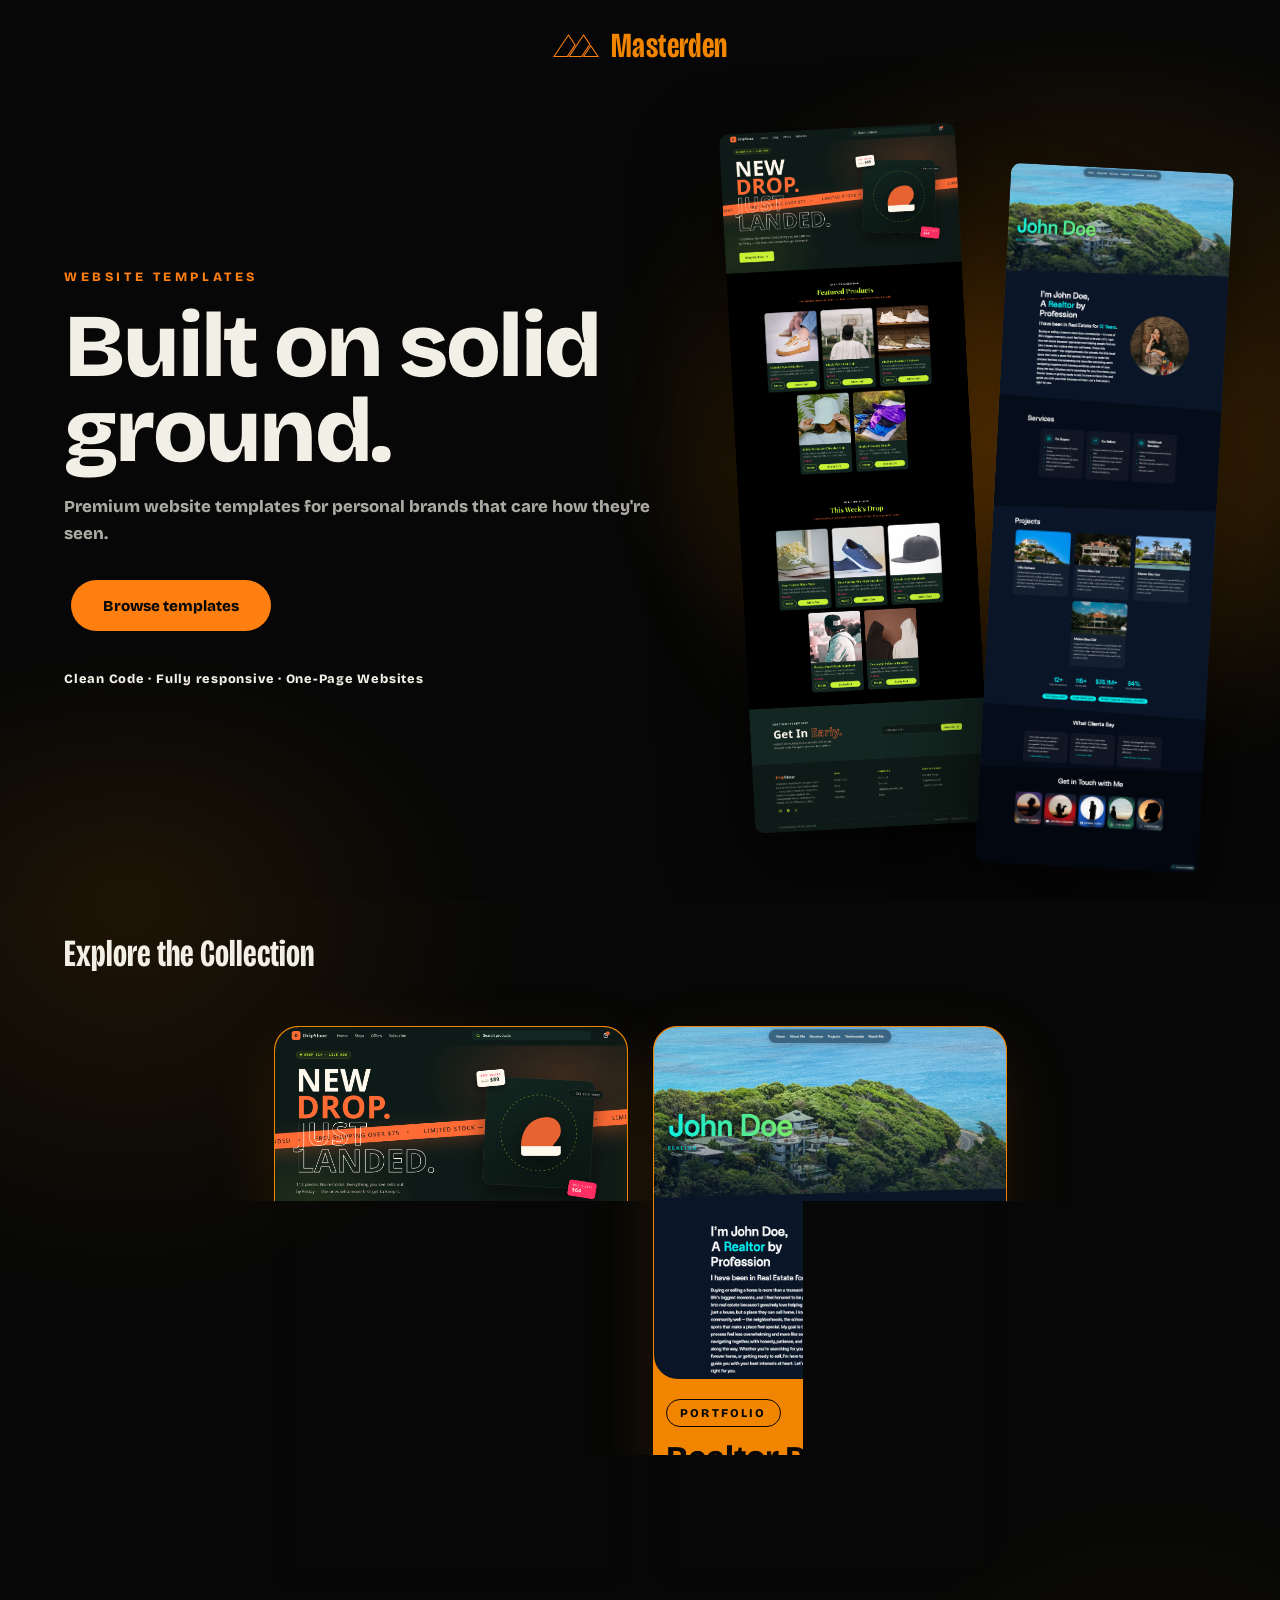
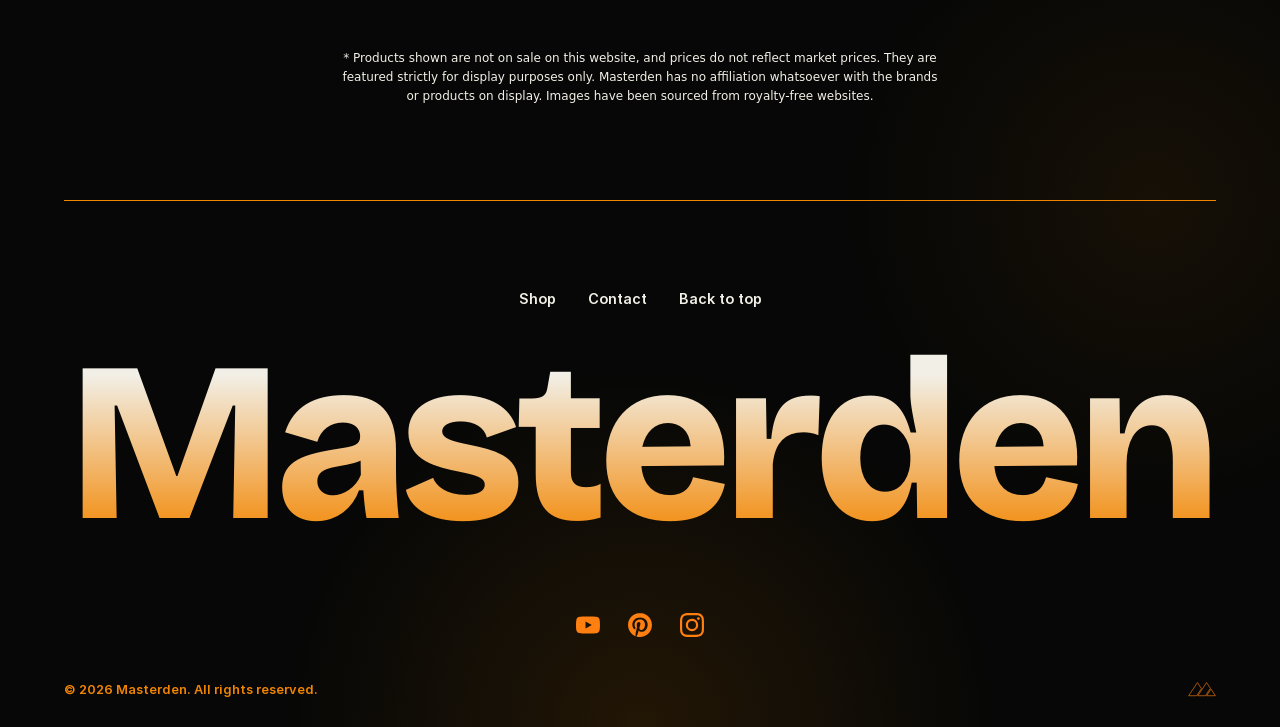
==== commit 3314cdb3: "Masterden" ====
--- a/index.html
+++ b/index.html
@@ -3,7 +3,7 @@
 <head>
     <meta charset="UTF-8">
     <meta name="viewport" content="width=device-width, initial-scale=1.0">
-    <link rel="icon" type="image/x-icon" href="./assets/Masterdom-logo.svg">
+    <link rel="icon" type="image/x-icon" href="./assets/Masterden-Logo-Orange.svg">
     <title>Masterden</title>
     <link rel="stylesheet" href="masterden.css">
     <link rel="stylesheet" href="mobile.css">
@@ -13,7 +13,7 @@
 
 
 <section class="hero" id="herosection">
-    <p> <img src="./assets/Masterdom-logo.svg" alt=""> Masterden</p>
+    <p> <img src="./assets/Masterden-Logo-Orange.svg" alt=""> Masterden</p>
 
     <div class="hero-content">
         <div class="hero-text">
@@ -121,7 +121,7 @@
 
     <div class="footer-bottom">
     <p class="footer-legal">&copy; 2026 Masterden. All rights reserved.</p>
-    <img class="footer-logo" src="./assets/Masterdom-logo.svg" alt="Masterden">
+    <img class="footer-logo" src="./assets/Masterden-Logo-Orange.svg" alt="Masterden">
     </div>
 </footer>
 
--- a/masterden.css
+++ b/masterden.css
@@ -17,6 +17,9 @@
 html{
   scroll-behavior: smooth;
   font-size: clamp(16px, 0.6vw + 7px, 22px);
+}
+title{
+  color: var(--accent);
 }
 
 
@@ -187,9 +190,6 @@
   height: 0.7em;           /* fallback for older browsers */
   height: 1cap;            /* exactly the height of the capital letters */
   width: auto;
-  background-color: rgba(242, 133, 0, 1);
-  -webkit-mask: url("./assets/Masterdom-logo.svg") no-repeat center / contain;
-  mask: url("./assets/Masterdom-logo.svg") no-repeat center / contain;
 }
 /* stack the logo above the hero content without pushing the hero past one screen */
 .hero {
@@ -637,9 +637,6 @@
   height: 20px;
   width: 28px;
   flex-shrink: 0;
-  background-color: rgba(242, 133, 0, 1);
-  -webkit-mask: url("./assets/Masterdom-logo.svg") no-repeat center / contain;
-  mask: url("./assets/Masterdom-logo.svg") no-repeat center / contain;
 }
 .footer-legal {
   margin: 0; /* keeps the text vertically centred with the logo */
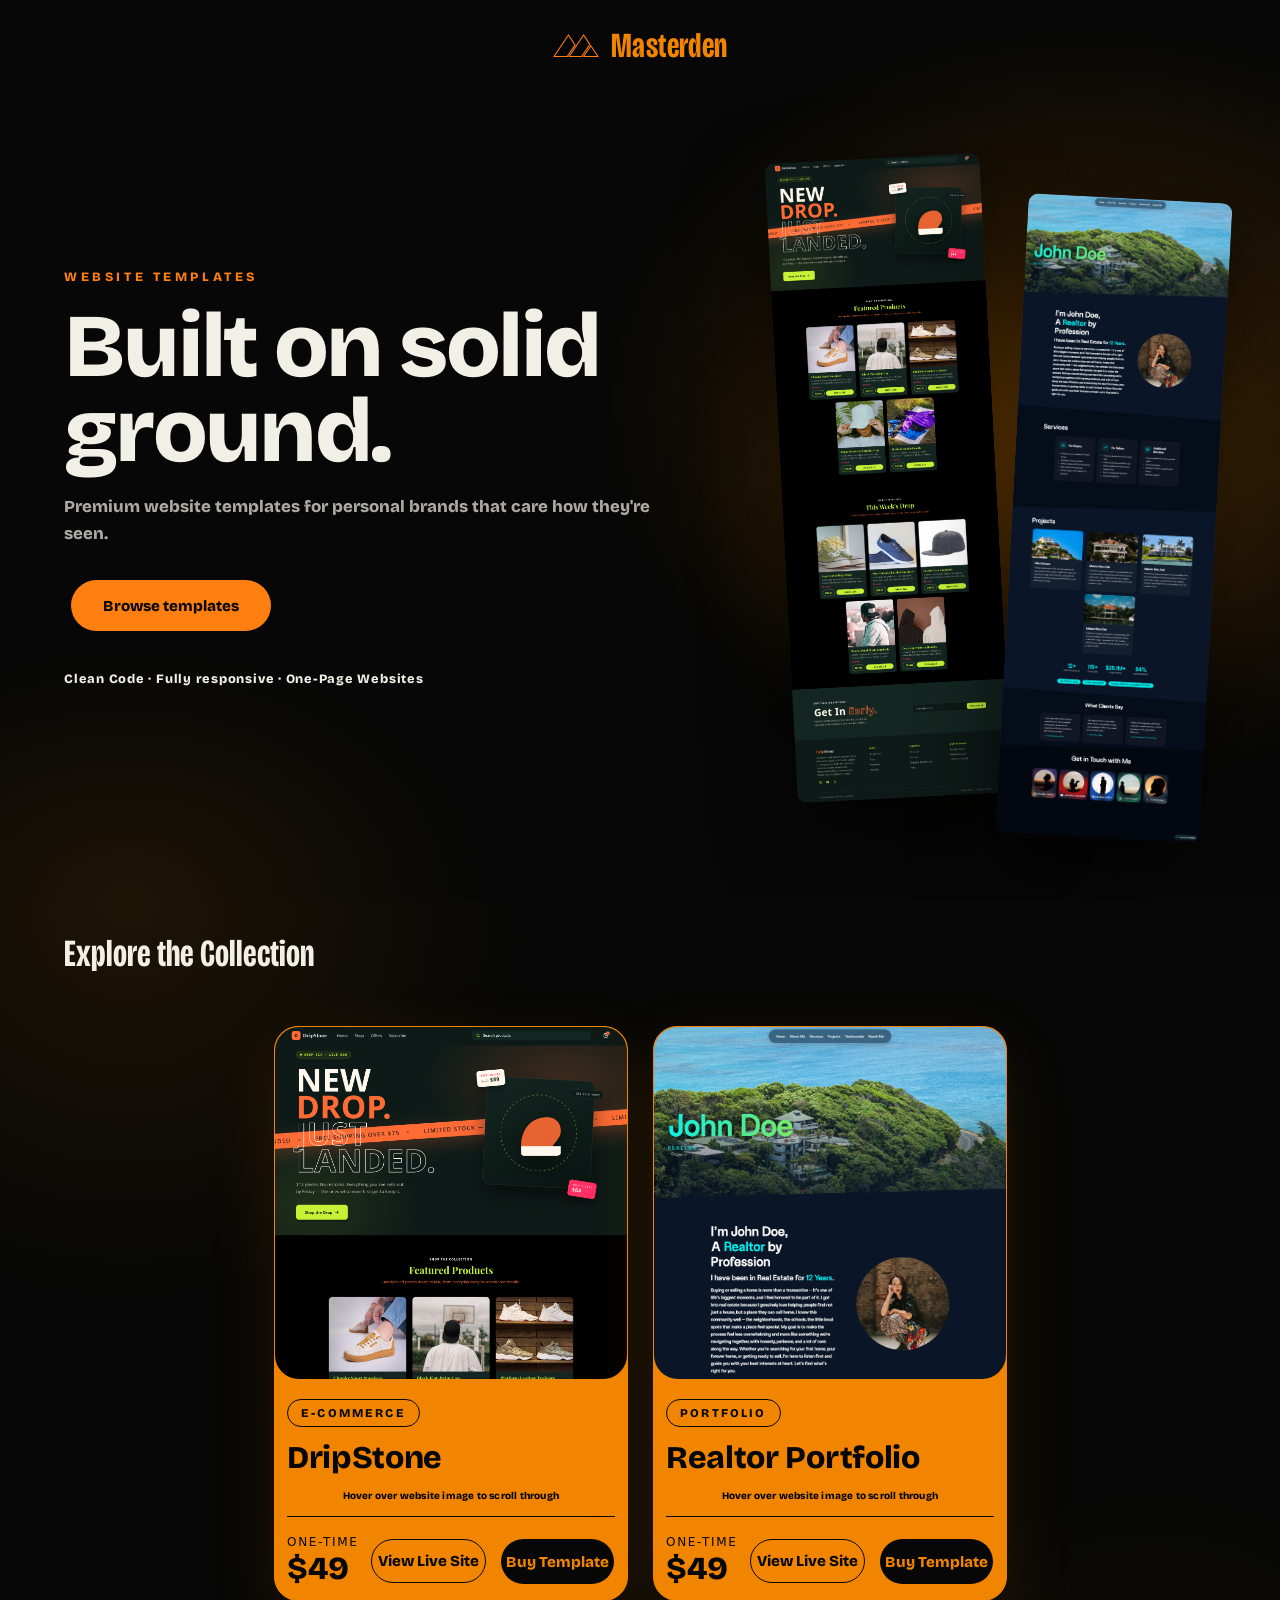
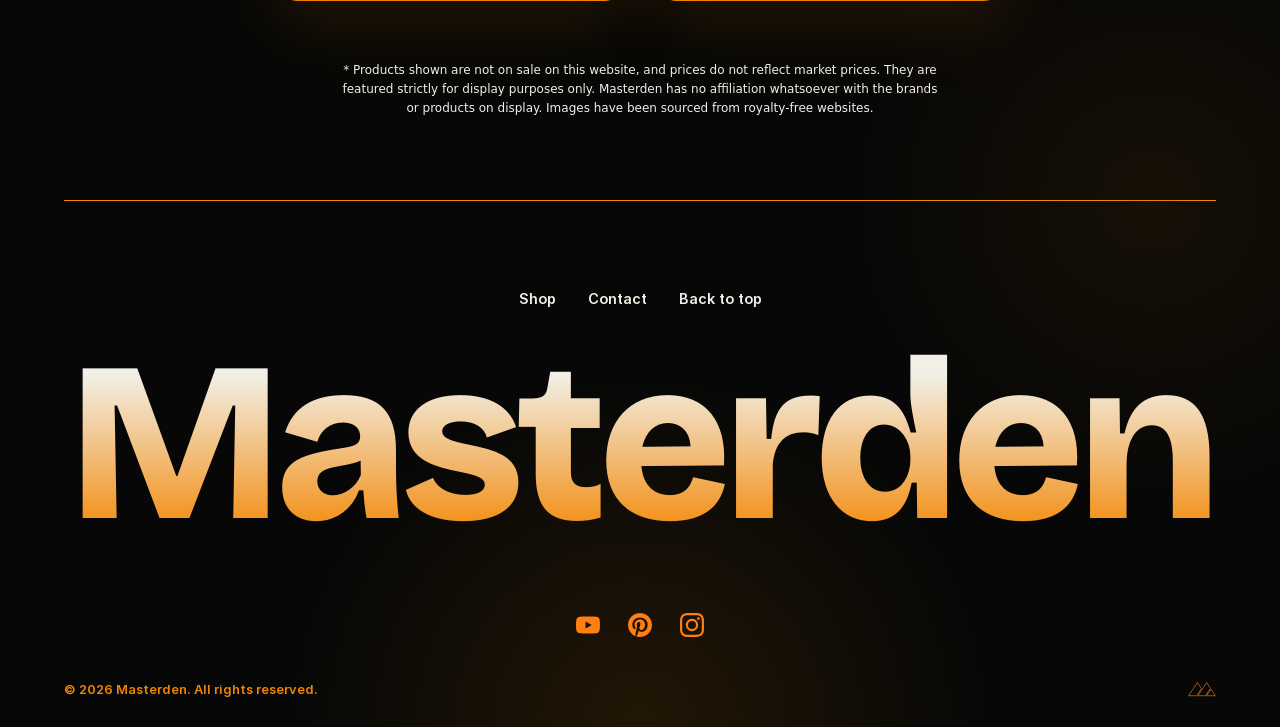
==== commit efcce948: "Masterden" ====
--- a/index.html
+++ b/index.html
@@ -46,7 +46,10 @@
             <div class="desc">
                 <span class="tag">E-commerce</span>
                 <h3 class="card-title">DripStone</h3>
-
+                    <p class="scroll-hint">
+                        <span class="hint-touch">Tap once on website image to scroll through</span>
+                        <span class="hint-hover">Hover over website image to scroll through</span>
+                    </p>
                 <div class="price-and-CTA">
                     <div class="price">
                         <span class="price-label">One-time</span>
@@ -66,7 +69,10 @@
             <div class="desc">
                 <span class="tag">Portfolio</span>
                 <h3 class="card-title">Realtor Portfolio</h3>
-
+                <p class="scroll-hint">
+                    <span class="hint-touch">Tap once on website image to scroll through</span>
+                    <span class="hint-hover">Hover over website image to scroll through</span>
+                </p>
                 <div class="price-and-CTA">
                     <div class="price">
                         <span class="price-label">One-time</span>
@@ -75,9 +81,11 @@
                     <a href="https://realtorportfolio.netlify.app/" target="_blank" rel="noopener" class="live-btn">View Live Site</a>
                     <a href="" class="CTA-button">Buy Template</a>
                 </div>
-                
-            </div>
+
+            </div>
+            
         </article>
+
     </div>
     <div class="disclaimer">
         <p>* Products shown are not on sale on this website, and prices do not reflect market prices. They are featured strictly for display purposes only. Masterden has no affiliation whatsoever with the brands or products on display. Images have been sourced from royalty-free websites.</p>
--- a/masterden.css
+++ b/masterden.css
@@ -151,10 +151,11 @@
 /* ---------- image column ---------- */
 .hero-image {          
   overflow: hidden;
-  display: flex;              /* puts the images side by side */
+  display: flex;
   align-items: flex-start;
-  gap: 1.25rem;               /* space between the two images */
-  height: calc(100vh - 150px);
+  gap: 1.25rem;
+  height: min(calc(100dvh - 200px), 50vw);
+  gap: clamp(0.6rem, 1.2vw, 1.25rem);
 }
 .hero-image img {
   height: 100%;
@@ -201,9 +202,6 @@
   min-height: 0;
   padding-top: 40px;
 }
-.hero-image {
-  height: calc(100dvh - 200px);
-}
 
 
 @media (max-width: 600px) {
@@ -303,6 +301,7 @@
   padding-bottom: 50px;
   overflow: hidden;
   display: flex;
+  scroll-margin-top: -10px;   /* cancels the hero's 40px padding */
   flex-direction: column;  
   align-items: center;
 }
@@ -483,6 +482,22 @@
 .img-container:hover .product-img {
   animation-play-state: running;
 }
+.scroll-hint {
+  font-family: "BricolageGrotesque-ExtraBold", sans-serif;
+  align-self: center;
+  font-size: 10px;
+  letter-spacing: 0.02em;
+}
+
+/* Default (touch devices): show the tap text */
+.hint-hover { display: none; }
+.hint-touch { display: inline; }
+
+/* Devices with a real mouse: show the hover text instead */
+@media (hover: hover) and (pointer: fine) {
+  .hint-touch { display: none; }
+  .hint-hover { display: inline; }
+}
 @keyframes preview-scroll {
   0%       { object-position: 50% 0%; }     /* top: starts scrolling immediately */
   39.474%  { object-position: 50% 100%; }   /* scrolls down over 15s */
--- a/mobile.css
+++ b/mobile.css
@@ -11,7 +11,6 @@
 
   /* one word per line, huge */
   .hero-text h1 {
-    text-transform: uppercase;
     width: min-content;            /* shrinks to the longest word, so each word wraps */
     font-size: clamp(3rem, 18vw, 7rem);
     line-height: 0.92;
@@ -34,16 +33,73 @@
     padding: 1rem 1.6rem;
   }
 
-  /* single preview, cut off by a fade so it looks like it continues */
+
+  /* ---------- glow: same colours, sized in vw so each seam matches ---------- */
+  .hero {
+    min-height: auto;                      /* hero is as tall as its content */
+    background-image:
+      radial-gradient(circle 80vw at 85% 72%, rgba(242, 133, 0, 0.22), transparent 70%),
+      radial-gradient(circle 60vw at 10% 100%, rgba(242, 133, 0, 0.10), transparent 70%);
+  }
+  .templates {
+    background-image:
+      radial-gradient(circle 60vw at 10% 0, rgba(242, 133, 0, 0.10), transparent 70%),
+      radial-gradient(circle 50vw at 90% 100%, rgba(242, 133, 0, 0.07), transparent 70%);
+  }
+  .footer {
+    background-image:
+      radial-gradient(circle 50vw at 90% 0, rgba(242, 133, 0, 0.07), transparent 70%),
+      radial-gradient(circle 60vw at 50% 100%, rgba(242, 133, 0, 0.12), transparent 70%);
+  }
+
+  /* ---------- headline: orange word with glow ---------- */
+  .hero-text h1 .accent {
+    color: var(--accent);
+    text-shadow: 0 0 30px rgba(242, 133, 0, 0.45);
+  }
+
+  /* ---------- trust line ---------- */
+  .trust {
+    color: var(--text);
+    font-weight: 600;
+  }
+
+  /* ---------- previews: side by side, tilted, staggered ---------- */
+  .hero-content {
+    flex: none;
+    padding-bottom: 3rem;
+  }
   .hero-image {
-    display: none;
+    position: relative;
+    display: flex;
+    align-items: flex-start;
+    gap: 0.75rem;
+    height: auto;                          /* images set the section height */
+    overflow: visible;                     /* so the tilt isn't clipped */
+  }
+  .hero-image::before {
+    content: "";
+    position: absolute;
+    inset: 10% -10%;
+    background: radial-gradient(circle, rgba(242, 133, 0, 0.5), transparent 65%);
+    filter: blur(40px);
+    z-index: -1;
   }
   .hero-image img {
-    width: 100%;
-    height: 100%;
-    object-fit: cover;
-    object-position: top;          /* shows the header of the template */
-    border-radius: 16px 16px 0 0;
+    display: block;
+    width: calc((100% - 0.75rem) / 2);     /* two equal columns */
+    height: auto;                          /* natural proportions, so they run tall */
+    flex-shrink: 1;
+    box-shadow: 0 20px 50px rgba(0, 0, 0, 0.65);
   }
-  .hero-image img:nth-child(2) { display: none; }
+  .hero-image img:nth-child(1) { transform: rotate(-2deg); }
+  .hero-image img:nth-child(2) {
+    margin-top: 2.5rem;                    /* margin, not translateY, so the hero grows to fit */
+    transform: rotate(2deg);
+  }
+
+  /* ---------- template cards pick up the same orange ---------- */
+  .template-card {
+    box-shadow: 0 15px 40px rgba(242, 133, 0, 0.12);
+  }
 }
